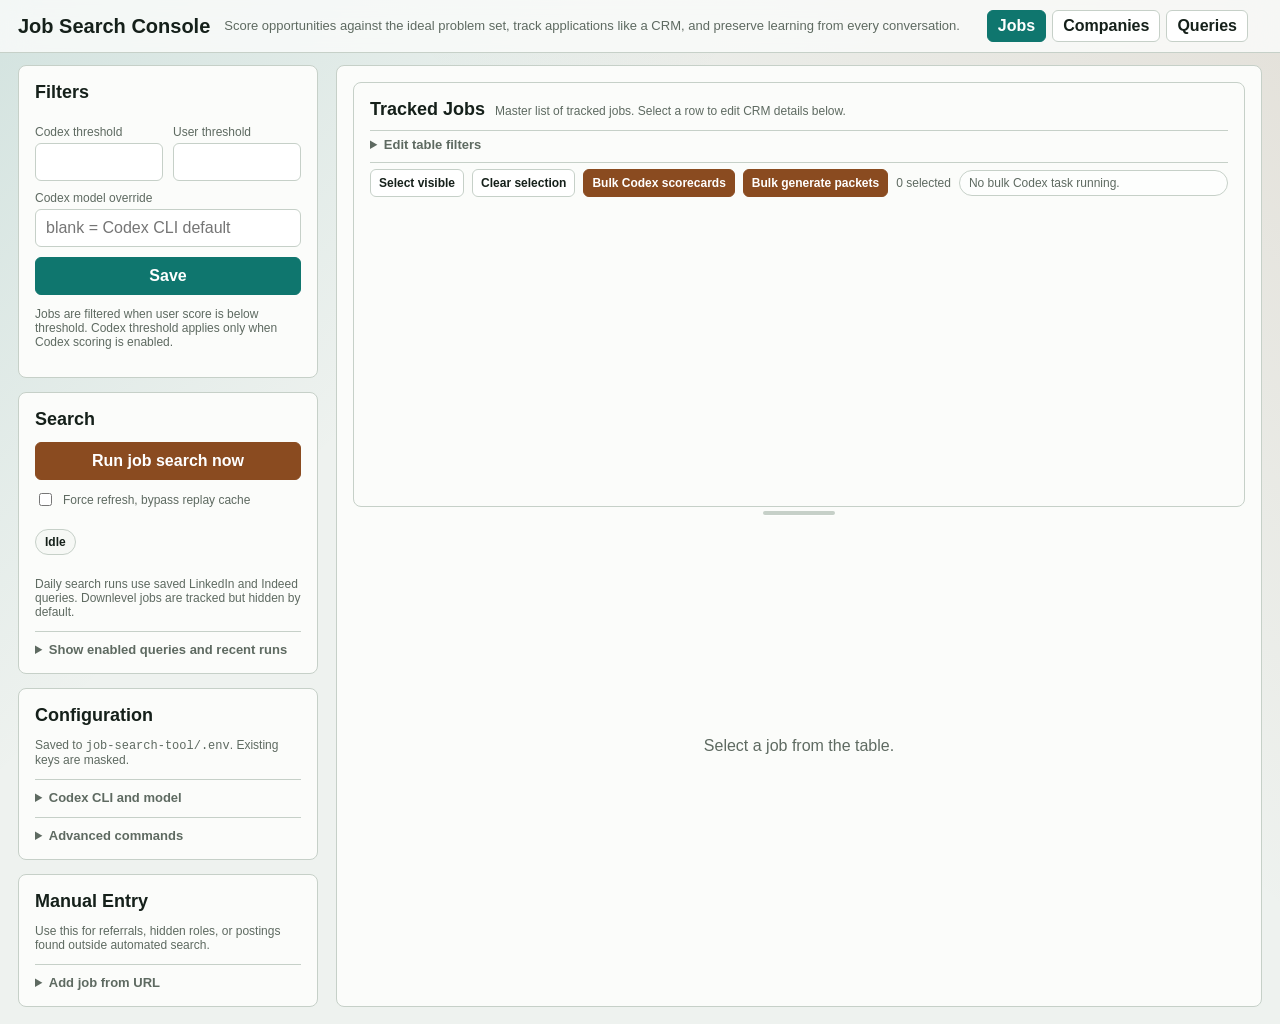
==== job_search/web/static/index.html @ bc064c9b "AI Generated: claude first-pass refactor" ====
<!doctype html>
<html lang="en">
<head>
  <meta charset="utf-8">
  <meta name="viewport" content="width=device-width, initial-scale=1">
  <title>Job Search Console</title>
  <style>
    :root {
      --bg: #eef2ef;
      --ink: #15201a;
      --muted: #5e6a61;
      --line: #c6d0c8;
      --panel: #fbfcfa;
      --accent: #0f766e;
      --accent-2: #8a4b20;
      --danger: #9f2436;
      --ok: #2f7d32;
      --warn: #b26a00;
    }
    * { box-sizing: border-box; }
    body {
      margin: 0;
      color: var(--ink);
      background:
        linear-gradient(135deg, rgba(15,118,110,.12), transparent 34%),
        linear-gradient(225deg, rgba(138,75,32,.10), transparent 40%),
        var(--bg);
      font-family: "Avenir Next", "Segoe UI", sans-serif;
    }
    header {
      padding: 10px 18px;
      border-bottom: 1px solid var(--line);
      background: rgba(251,252,250,.82);
      position: sticky;
      top: 0;
      z-index: 5;
      backdrop-filter: blur(14px);
    }
    .header-inner {
      display: grid;
      grid-template-columns: auto 1fr auto auto;
      gap: 14px;
      align-items: center;
    }
    h1 { margin: 0; font-size: 20px; line-height: 1.05; white-space: nowrap; }
    .subtitle {
      color: var(--muted);
      font-size: 13px;
      line-height: 1.25;
      max-width: 850px;
    }
    nav { display: flex; gap: 6px; margin: 0; }
    nav button { width: auto; padding: 6px 10px; }
    .activity-pill {
      display: none;
      align-items: center;
      gap: 7px;
      justify-content: center;
      min-width: 150px;
      border: 1px solid rgba(15,118,110,.35);
      border-radius: 999px;
      padding: 6px 10px;
      background: rgba(15,118,110,.10);
      color: var(--accent);
      font-size: 12px;
      font-weight: 750;
      white-space: nowrap;
    }
    .activity-pill.visible { display: inline-flex; }
    .activity-pill.error {
      border-color: rgba(159,36,54,.35);
      background: rgba(159,36,54,.09);
      color: var(--danger);
    }
    main {
      display: grid;
      grid-template-columns: 300px 1fr;
      gap: 18px;
      padding: 12px 18px 18px;
      align-items: start;
    }
    section, .panel {
      background: var(--panel);
      border: 1px solid var(--line);
      border-radius: 8px;
      padding: 16px;
    }
    h2 { margin: 0 0 12px; font-size: 18px; }
    h3 { margin: 16px 0 8px; font-size: 15px; }
    label { display: block; font-size: 12px; color: var(--muted); margin: 10px 0 4px; }
    input, textarea, select, button {
      width: 100%;
      font: inherit;
      border: 1px solid var(--line);
      border-radius: 6px;
      padding: 9px 10px;
      background: white;
      color: var(--ink);
    }
    textarea { min-height: 100px; resize: vertical; }
    button {
      cursor: pointer;
      background: var(--accent);
      color: white;
      border-color: var(--accent);
      font-weight: 650;
    }
    button.secondary { background: white; color: var(--ink); border-color: var(--line); }
    button.warn { background: var(--accent-2); border-color: var(--accent-2); }
    button.danger { background: var(--danger); border-color: var(--danger); }
    details {
      border-top: 1px solid var(--line);
      margin-top: 12px;
      padding-top: 10px;
    }
    summary {
      cursor: pointer;
      color: var(--muted);
      font-weight: 650;
      font-size: 13px;
    }
    .grid2 { display: grid; grid-template-columns: 1fr 1fr; gap: 10px; }
    .row { display: flex; gap: 8px; align-items: center; }
    .row > * { flex: 1; }
    .page { display: grid; gap: 14px; }
    #jobs_page {
      height: var(--jobs-page-height, calc(100vh - 132px));
      min-height: 420px;
      display: flex;
      flex-direction: column;
      gap: 0;
    }
    .jobs-master-panel {
      flex: 1 1 auto;
      min-height: 180px;
      overflow: hidden;
      display: flex;
      flex-direction: column;
    }
    .jobs-master-panel .table-wrap {
      flex: 1 1 auto;
      min-height: 0;
      overflow: auto;
    }
    .split-divider {
      flex: 0 0 12px;
      cursor: row-resize;
      display: grid;
      place-items: center;
      touch-action: none;
    }
    .split-divider::before {
      content: "";
      width: 72px;
      height: 4px;
      border-radius: 999px;
      background: var(--line);
      box-shadow: 0 1px 0 rgba(255,255,255,.7);
    }
    .split-divider:hover::before,
    .split-divider.dragging::before {
      background: var(--accent);
    }
    .hidden { display: none; }
    .table-wrap { overflow-x: auto; }
    table { width: 100%; border-collapse: collapse; background: white; border: 1px solid var(--line); }
    th, td { border-bottom: 1px solid var(--line); padding: 10px; text-align: left; vertical-align: top; }
    th { color: var(--muted); font-size: 12px; font-weight: 750; background: #f6f8f5; }
    tr { cursor: pointer; }
    tr.active { outline: 2px solid var(--accent); outline-offset: -2px; }
    tr.filtered { opacity: .62; }
    .job-title { font-weight: 750; }
    .meta { color: var(--muted); font-size: 13px; margin-top: 3px; }
    .chips { display: flex; flex-wrap: wrap; gap: 6px; margin-top: 8px; }
    .chip {
      border: 1px solid var(--line);
      border-radius: 99px;
      padding: 3px 8px;
      font-size: 12px;
      background: #f6f8f5;
    }
    .score-good { color: var(--ok); font-weight: 750; }
    .score-warn { color: var(--warn); font-weight: 750; }
    .score-bad { color: var(--danger); font-weight: 750; }
    .status-pill {
      display: inline-flex;
      align-items: center;
      gap: 6px;
      border: 1px solid var(--line);
      border-radius: 999px;
      padding: 5px 9px;
      margin: 10px 0;
      background: #f6f8f5;
      font-size: 12px;
      font-weight: 700;
    }
    .status-pill.running { color: var(--accent); }
    .status-pill.complete { color: var(--ok); }
    .status-pill.error { color: var(--danger); }
    .spinner {
      width: 10px;
      height: 10px;
      border: 2px solid rgba(15,118,110,.25);
      border-top-color: var(--accent);
      border-radius: 50%;
      animation: spin .8s linear infinite;
    }
    @keyframes spin { to { transform: rotate(360deg); } }
    .detail {
      flex: 0 0 var(--detail-height, 50%);
      min-height: 180px;
      overflow: auto;
      display: grid;
      gap: 14px;
      padding-bottom: 18px;
    }
    .score-grid { display: grid; grid-template-columns: repeat(4, minmax(130px, 1fr)); gap: 8px; }
    .score-grid input { text-align: right; }
    .empty {
      min-height: 420px;
      display: grid;
      place-items: center;
      color: var(--muted);
      text-align: center;
    }
    .note, .interaction {
      border-top: 1px solid var(--line);
      padding-top: 10px;
      margin-top: 10px;
    }
    .toolbar { display: flex; gap: 10px; align-items: end; margin-bottom: 8px; }
    .toolbar.wrap { flex-wrap: wrap; }
    .toolbar label { margin-top: 0; }
    .toolbar .grow { flex: 1 1 auto; }
    .action-cluster {
      display: grid;
      grid-template-columns: minmax(160px, 220px) auto;
      gap: 8px;
      align-items: end;
      flex: 0 1 320px;
    }
    .action-cluster button { white-space: nowrap; }
    .compact-heading {
      display: flex;
      gap: 10px;
      align-items: baseline;
      flex-wrap: wrap;
    }
    .compact-heading h2 { margin: 0; }
    .filter-rollup {
      width: 100%;
      margin-top: 0;
      padding-top: 6px;
    }
    .filter-rollup[open] {
      display: grid;
      gap: 10px;
    }
    .filter-controls {
      display: grid;
      grid-template-columns: repeat(4, minmax(150px, 1fr));
      gap: 10px;
      width: 100%;
      align-items: end;
    }
    .status-filter-list {
      display: flex;
      flex-wrap: wrap;
      gap: 6px;
      margin-top: 6px;
      max-width: 700px;
    }
    .status-filter-list label {
      display: inline-flex;
      align-items: center;
      gap: 5px;
      margin: 0;
      padding: 4px 7px;
      border: 1px solid var(--line);
      border-radius: 999px;
      font-size: 12px;
      color: var(--muted);
      background: rgba(255,255,255,.55);
    }
    .status-filter-list input { width: auto; margin: 0; }
    .small { font-size: 12px; color: var(--muted); }
    .checkbox-row {
      display: flex;
      gap: 8px;
      align-items: center;
      margin: 10px 0;
      color: var(--muted);
      font-size: 12px;
    }
    .checkbox-row input { width: auto; }
    .sidebar-block { margin-top: 14px; }
    .enabled-query {
      border-top: 1px solid var(--line);
      padding: 8px 0;
    }
    .packet-row {
      display: grid;
      grid-template-columns: minmax(160px, 1fr) auto;
      gap: 8px;
      align-items: end;
    }
    .bulk-actions {
      display: flex;
      gap: 8px;
      align-items: center;
      flex-wrap: nowrap;
      width: 100%;
      padding-top: 6px;
      border-top: 1px solid var(--line);
      overflow-x: auto;
    }
    .bulk-actions button {
      white-space: nowrap;
      padding: 6px 8px;
      font-size: 12px;
      width: auto;
      min-height: 0;
    }
    .select-cell { width: 34px; text-align: center; }
    .select-cell input { width: auto; }
    .level-cell { max-width: 190px; }
    .level-preview {
      display: -webkit-box;
      -webkit-line-clamp: 3;
      -webkit-box-orient: vertical;
      overflow: hidden;
      line-height: 1.25;
    }
    .task-status {
      flex: 1 1 auto;
      min-width: 220px;
      border: 1px solid var(--line);
      border-radius: 999px;
      background: rgba(255,255,255,.65);
      padding: 5px 9px;
      font-size: 12px;
      color: var(--muted);
      white-space: nowrap;
      overflow: hidden;
      text-overflow: ellipsis;
    }
    @media (max-width: 980px) {
      .header-inner { grid-template-columns: 1fr; gap: 8px; }
      .activity-pill { justify-content: flex-start; width: fit-content; }
      h1 { white-space: normal; }
      main { grid-template-columns: 1fr; }
      #jobs_page { height: auto; min-height: 0; }
      .jobs-master-panel, .detail { min-height: 0; overflow: visible; }
      .split-divider { display: none; }
      .score-grid { grid-template-columns: 1fr 1fr; }
    }
    :focus-visible { outline: 2px solid var(--accent); outline-offset: 2px; }
    tr[tabindex]:focus-visible { outline-offset: -2px; }
  </style>
</head>
<body>
  <header>
    <div class="header-inner">
      <h1>Job Search Console</h1>
      <div class="subtitle">Score opportunities against the ideal problem set, track applications like a CRM, and preserve learning from every conversation.</div>
      <nav>
        <button id="jobs_nav" onclick="showPage('jobs')">Jobs</button>
        <button id="companies_nav" class="secondary" onclick="showPage('companies')">Companies</button>
        <button id="queries_nav" class="secondary" onclick="showPage('queries')">Queries</button>
      </nav>
      <div id="global_activity" class="activity-pill" role="status" aria-live="polite"></div>
    </div>
  </header>
  <main>
    <aside>
      <section>
        <h2>Filters</h2>
        <div class="grid2">
          <div><label for="gpt_threshold">Codex threshold</label><input id="gpt_threshold" type="number" min="0" max="100"></div>
          <div><label for="user_threshold">User threshold</label><input id="user_threshold" type="number" min="0" max="100"></div>
        </div>
        <label for="codex_model">Codex model override</label><input id="codex_model" placeholder="blank = Codex CLI default">
        <div class="row" style="margin-top: 10px;">
          <button onclick="saveSettings()">Save</button>
        </div>
        <p class="small">Jobs are filtered when user score is below threshold. Codex threshold applies only when Codex scoring is enabled.</p>
      </section>
      <section class="sidebar-block">
        <h2>Search</h2>
        <button id="run_search_button" class="warn" onclick="runSearch()">Run job search now</button>
        <label class="checkbox-row"><input id="force_refresh" type="checkbox"> Force refresh, bypass replay cache</label>
        <div id="search_status" class="status-pill">Idle</div>
        <p class="small">Daily search runs use saved LinkedIn and Indeed queries. Downlevel jobs are tracked but hidden by default.</p>
        <details>
          <summary>Show enabled queries and recent runs</summary>
          <h3>Enabled Queries</h3>
          <div id="enabled_queries" class="small"></div>
          <h3>Recent Runs</h3>
          <div id="search_runs" class="small"></div>
        </details>
      </section>
      <section class="sidebar-block">
        <h2>Configuration</h2>
        <p class="small">Saved to <code>job-search-tool/.env</code>. Existing keys are masked.</p>
        <details>
          <summary>Codex CLI and model</summary>
          <label for="config_CODEX_CLI_PATH">Codex CLI path</label><input id="config_CODEX_CLI_PATH" placeholder="codex">
          <label for="config_CODEX_MODEL">Codex model</label><input id="config_CODEX_MODEL" placeholder="blank = Codex CLI default">
          <label for="config_JOB_SEARCH_ENABLE_GPT_SCORING">Enable Codex scoring</label><select id="config_JOB_SEARCH_ENABLE_GPT_SCORING"><option value="0">disabled</option><option value="1">enabled</option></select>
          <label for="config_JOB_SEARCH_USE_CAPTURE_CACHE">Use captured responses</label><select id="config_JOB_SEARCH_USE_CAPTURE_CACHE"><option value="1">enabled</option><option value="0">disabled</option></select>
          <button class="secondary" onclick="saveConfig()">Save configuration</button>
          <div id="config_status" class="small"></div>
        </details>
        <details>
          <summary>Advanced commands</summary>
          <p class="small">For user-acceptance testing. This deletes tracked jobs and their CRM notes/interactions, but keeps searches, settings, logs, captures, and discovery history.</p>
          <button class="danger" onclick="purgeTrackedJobs()">Purge tracked jobs</button>
        </details>
      </section>
      <section class="sidebar-block">
        <h2>Manual Entry</h2>
        <p class="small">Use this for referrals, hidden roles, or postings found outside automated search.</p>
        <details>
          <summary>Add job from URL</summary>
          <label for="url">URL</label><input id="url">
          <label for="pipeline">Pipeline</label><select id="pipeline"></select>
          <label class="checkbox-row"><input id="manual_force_refresh" type="checkbox"> Force fresh scrape</label>
          <button onclick="createJob()">Scrape and add job</button>
          <p class="small">The tool will fetch the posting and populate company, title, location, and posting text from the URL.</p>
        </details>
      </section>
    </aside>
    <div>
      <section id="jobs_page" class="page">
        <div class="panel jobs-master-panel">
          <div class="toolbar wrap">
            <div class="compact-heading">
              <h2>Tracked Jobs</h2>
              <div id="job_filter_summary" class="small">Master list of tracked jobs. Select a row to edit CRM details below.</div>
            </div>
            <details id="job_filter_rollup" class="filter-rollup" ontoggle="saveJobFilterRollupState()">
              <summary>Edit table filters</summary>
              <div class="filter-controls">
                <div>
                  <label for="pipeline_view_filter">Pipeline</label>
                  <select id="pipeline_view_filter" onchange="saveJobTableFilters(); renderJobs()"></select>
                </div>
                <div>
                  <label for="source_view_filter">Source</label>
                  <select id="source_view_filter" onchange="saveJobTableFilters(); renderJobs()"></select>
                </div>
                <div>
                  <label for="visibility_filter">Visibility</label>
                  <select id="visibility_filter" onchange="saveJobTableFilters(); renderJobs()">
                    <option value="active">Hide filtered/downlevel</option>
                    <option value="all">Show all</option>
                    <option value="filtered">Only filtered</option>
                    <option value="downlevel">Only downlevel</option>
                  </select>
                </div>
                <div>
                  <label for="job_text_filter">Search</label>
                  <input id="job_text_filter" placeholder="Company, title, location" oninput="saveJobTableFilters(); renderJobs()">
                </div>
              </div>
              <div>
                <label id="status_filter_label">Status</label>
                <div id="status_filter_list" class="status-filter-list" role="group" aria-labelledby="status_filter_label"></div>
              </div>
              <button class="secondary" onclick="resetJobTableFilters()">Reset table filters</button>
            </details>
            <div class="bulk-actions">
              <button class="secondary" onclick="selectVisibleJobs()">Select visible</button>
              <button class="secondary" onclick="clearBulkSelection()">Clear selection</button>
              <button id="bulk_score_button" class="warn" onclick="startBulkScorecards()">Bulk Codex scorecards</button>
              <button id="bulk_packet_button" class="warn" onclick="startBulkApplicationPackets()">Bulk generate packets</button>
              <span id="bulk_selection_summary" class="small">0 selected</span>
              <div id="bulk_task_status" class="task-status">No bulk Codex task running.</div>
            </div>
          </div>
          <div id="jobs" class="table-wrap"></div>
        </div>
        <div id="jobs_split_divider" class="split-divider" title="Drag to resize job detail pane"></div>
        <div id="detail" class="detail">
          <div class="empty">Select a job from the table.</div>
        </div>
      </section>
      <section id="companies_page" class="page hidden">
        <div class="panel">
          <div class="toolbar wrap">
            <div>
              <h2>Company Interest</h2>
              <div class="small">Track company-level interest separately from individual roles.</div>
            </div>
          </div>
          <details>
            <summary>Add company interest</summary>
            <div class="grid2">
              <div><label for="company_interest_name">Company</label><input id="company_interest_name"></div>
              <div><label for="company_interest_status">Status</label><select id="company_interest_status"><option>watching</option><option>target</option><option>active_conversation</option><option>paused</option><option>not_interested</option></select></div>
            </div>
            <label for="company_interest_score">Interest score</label><input id="company_interest_score" type="number" min="0" max="100">
            <label for="company_interest_rationale">Rationale</label><textarea id="company_interest_rationale"></textarea>
            <label for="company_interest_contacts">Contacts</label><textarea id="company_interest_contacts" placeholder="People, teams, recruiters, referrals"></textarea>
            <label for="company_interest_next_step">Next step</label><input id="company_interest_next_step">
            <label for="company_interest_notes">Notes</label><textarea id="company_interest_notes"></textarea>
            <button class="secondary" onclick="createCompanyInterest()">Track company</button>
          </details>
          <div id="company_table" class="table-wrap"></div>
          <div id="company_detail" class="detail">
            <div class="empty">Select a company.</div>
          </div>
        </div>
      </section>
      <section id="queries_page" class="page hidden">
        <div class="panel">
          <h2>Search Queries</h2>
          <p class="small">Manage saved searches. Seeded searches cover every pipeline/job-board pair; custom searches can be added here.</p>
          <details>
            <summary>Add search query</summary>
            <div class="grid2">
              <div><label for="search_board">Board</label><select id="search_board"><option>linkedin</option><option>indeed</option></select></div>
              <div><label for="search_pipeline">Pipeline</label><select id="search_pipeline"></select></div>
            </div>
            <label for="search_location">Location</label><input id="search_location" value="Remote">
            <label for="search_keywords">Keywords</label><input id="search_keywords" placeholder="Office of the CTO">
            <label for="search_criteria">Criteria</label><textarea id="search_criteria" placeholder="What this search is intended to find."></textarea>
            <button class="secondary" onclick="addSearchQuery()">Add search query</button>
          </details>
          <div id="query_table" class="table-wrap"></div>
        </div>
      </section>
    </div>
  </main>
  <datalist id="score_options">
    <option value="0"></option>
    <option value="1"></option>
    <option value="2"></option>
    <option value="3"></option>
    <option value="4"></option>
    <option value="5"></option>
    <option value="6"></option>
    <option value="7"></option>
    <option value="8"></option>
    <option value="9"></option>
    <option value="10"></option>
  </datalist>
  <script>
    const rubric = [
      "interesting_technical_problems",
      "organizational_influence",
      "cross_functional_work",
      "opportunity_to_mentor",
      "work_life_balance",
      "low_operational_burden",
      "compensation",
      "mission",
    ];
    const statusOptions = ["researching","interested","applied","interviewing","offer","rejected","declined","paused"];
    const defaultVisibleStatuses = statusOptions.filter(s => !["rejected", "declined"].includes(s));
    const companyStatuses = ["watching","target","active_conversation","paused","not_interested"];
    let state = { jobs: [], settings: {}, pipelines: [], rubric_fields: rubric, application_packets: [] };
    let selectedId = null;
    let selectedJob = null;
    let selectedCompanyId = null;
    let jobTableFilters = loadJobTableFilters();
    let jobFilterRollupOpen = localStorage.getItem("jobFilterRollupOpen") === "1";
    let currentPage = "jobs";
    let searchRunning = false;
    let splitInitialized = false;
    let pendingCallCount = 0;
    let pendingCallLabels = [];
    let bulkSelectedJobIds = new Set();
    let activeBulkTaskId = localStorage.getItem("activeBulkTaskId") || "";
    let bulkTaskPollTimer = null;

    const pretty = s => s.replace(/_/g, " ").replace(/\b\w/g, c => c.toUpperCase());
    const scoreClass = n => n == null ? "" : n >= 70 ? "score-good" : n >= 40 ? "score-warn" : "score-bad";
    const levelStatus = item => item.level_assessment || "Unknown - level not assessed";
    const levelPreview = item => {
      const value = levelStatus(item);
      return value.length > 100 ? `${value.slice(0, 97).trim()}...` : value;
    };
    const scoreText = value => value == null ? "n/a" : value;
    const fieldValue = (object, field, fallback) => object && object[field] != null ? object[field] : fallback;
    const elementValue = (id, fallback = "") => {
      const element = document.getElementById(id);
      return element ? element.value : fallback;
    };
    const formatTimestamp = ts => ts ? new Date(ts * 1000).toLocaleString() : "not scheduled";
    const normalizeCompanyName = value => String(value || "").toLowerCase().replace(/[^a-z0-9]+/g, " ").trim();

    function findCompanyInterestByName(companyName) {
      const normalized = normalizeCompanyName(companyName);
      return (state.company_interests || []).find(company => normalizeCompanyName(company.company) === normalized);
    }

    function loadJobTableFilters() {
      try {
        const parsed = JSON.parse(localStorage.getItem("jobTableFilters") || "{}");
        return {
          pipeline: parsed.pipeline || "",
          source: parsed.source || "",
          visibility: parsed.visibility || "active",
          text: parsed.text || "",
          statuses: Array.isArray(parsed.statuses) && parsed.statuses.length ? parsed.statuses : defaultVisibleStatuses,
        };
      } catch (err) {
        return { pipeline: "", source: "", visibility: "active", text: "", statuses: defaultVisibleStatuses };
      }
    }

    function saveJobTableFilters() {
      const checkedStatuses = [...document.querySelectorAll("#status_filter_list input:checked")].map(input => input.value);
      jobTableFilters = {
        pipeline: elementValue("pipeline_view_filter"),
        source: elementValue("source_view_filter"),
        visibility: elementValue("visibility_filter", "active"),
        text: elementValue("job_text_filter"),
        statuses: checkedStatuses,
      };
      localStorage.setItem("jobTableFilters", JSON.stringify(jobTableFilters));
    }

    function resetJobTableFilters() {
      jobTableFilters = { pipeline: "", source: "", visibility: "active", text: "", statuses: defaultVisibleStatuses };
      localStorage.setItem("jobTableFilters", JSON.stringify(jobTableFilters));
      renderJobTableFilterControls();
      renderJobs();
    }

    function saveJobFilterRollupState() {
      const rollup = document.getElementById("job_filter_rollup");
      if (!rollup) return;
      jobFilterRollupOpen = rollup.open;
      localStorage.setItem("jobFilterRollupOpen", rollup.open ? "1" : "0");
    }

    function activityLabel(path) {
      if (path.includes("/bulk/score-gpt")) return "Starting bulk Codex scoring";
      if (path.includes("/bulk/application-packets")) return "Starting bulk packet generation";
      if (path.includes("/codex-tasks")) return "Checking Codex task";
      if (path.includes("/score-gpt")) return "Codex scoring";
      if (path.includes("/application-packet/generate")) return "Generating application packet";
      if (path.includes("/application-packet/attach")) return "Attaching application packet";
      if (path.includes("/application-packet/content")) return "Loading application content";
      if (path === "/api/search/run") return "Job search running";
      if (path === "/api/config") return "Saving configuration";
      if (path === "/api/state?include_filtered=1") return "Refreshing data";
      return "Working";
    }

    function renderGlobalActivity() {
      const activity = document.getElementById("global_activity");
      if (!activity) return;
      if (pendingCallCount <= 0) {
        activity.className = "activity-pill";
        activity.innerHTML = "";
        return;
      }
      const label = pendingCallLabels[pendingCallLabels.length - 1] || "Working";
      activity.className = "activity-pill visible";
      activity.innerHTML = `<span class="spinner"></span>${escapeHtml(label)}${pendingCallCount > 1 ? ` (${pendingCallCount})` : ""}`;
    }

    async function api(path, options = {}) {
      const { activityLabel: explicitActivityLabel, ...fetchOptions } = options;
      const label = explicitActivityLabel || activityLabel(path);
      pendingCallCount += 1;
      pendingCallLabels.push(label);
      renderGlobalActivity();
      try {
        const response = await fetch(path, {
          headers: { "Content-Type": "application/json" },
          ...fetchOptions,
        });
        const data = await response.json();
        if (!response.ok) throw new Error(data.error || "Request failed");
        return data;
      } finally {
        pendingCallCount = Math.max(0, pendingCallCount - 1);
        const labelIndex = pendingCallLabels.lastIndexOf(label);
        if (labelIndex >= 0) pendingCallLabels.splice(labelIndex, 1);
        renderGlobalActivity();
      }
    }

    async function load() {
      state = await api("/api/state?include_filtered=1");
      document.getElementById("gpt_threshold").value = state.settings.gpt_threshold;
      document.getElementById("user_threshold").value = state.settings.user_threshold;
      document.getElementById("codex_model").value = state.settings.codex_model || "";
      const pipeline = document.getElementById("pipeline");
      pipeline.innerHTML = '<option value=""></option>' + state.pipelines.map(p => `<option>${p}</option>`).join("");
      document.getElementById("search_pipeline").innerHTML = state.pipelines.map(p => `<option>${p}</option>`).join("");
      const pipelineView = document.getElementById("pipeline_view_filter");
      pipelineView.innerHTML = '<option value="">All pipelines</option>' + state.pipelines.map(p => `<option>${p}</option>`).join("");
      const filterRollup = document.getElementById("job_filter_rollup");
      if (filterRollup) filterRollup.open = jobFilterRollupOpen;
      renderJobTableFilterControls();
      renderSearchState();
      renderConfigStatus();
      renderJobs();
      renderBulkControls();
      renderCompanyTable();
      renderQueryTable();
      initializeJobSplit();
      if (selectedId) await selectJob(selectedId, false);
      if (selectedCompanyId) await selectCompany(selectedCompanyId, false);
    }

    function renderSearchState() {
      const enabled = (state.search_queries || []).filter(q => q.enabled);
      const latest = (state.search_runs || [])[0];
      const schedule = state.search_schedule || {};
      const nextSearchText = schedule.autorun_enabled
        ? `Next scheduled search: ${formatTimestamp(schedule.next_run_at)}`
        : "Scheduled search disabled";
      const status = document.getElementById("search_status");
      const runButton = document.getElementById("run_search_button");
      if (searchRunning) {
        status.className = "status-pill running";
        status.innerHTML = '<span class="spinner"></span> Search running';
        runButton.disabled = true;
      } else if (latest) {
        status.className = `status-pill ${latest.status}`;
        status.textContent = `${latest.status}: found ${latest.found_count}, tracked ${latest.tracked_count}, rejected ${latest.rejected_count}`;
        runButton.disabled = false;
      } else {
        status.className = "status-pill";
        status.textContent = "Idle";
        runButton.disabled = false;
      }
      const enabledHtml = enabled.map(q => `
        <div class="enabled-query">
          <b>${escapeHtml(q.pipeline || "Custom")}</b>
          <br>${escapeHtml(q.board)} · ${escapeHtml(q.location || "")}
          <br>${escapeHtml(q.keywords)}
        </div>
      `).join("") || '<div class="enabled-query">No enabled queries.</div>';
      document.getElementById("enabled_queries").innerHTML = `${enabledHtml}<div class="enabled-query"><b>${escapeHtml(nextSearchText)}</b></div>`;
      document.getElementById("search_runs").innerHTML = (state.search_runs || []).slice(0, 5).map(r => `
        <div class="note">
          <b>${escapeHtml(r.trigger)}</b> · ${escapeHtml(r.status)}
          <br>found ${r.found_count}, tracked ${r.tracked_count}, rejected ${r.rejected_count}
          <br>${new Date(r.started_at * 1000).toLocaleString()}
          ${r.message ? `<br>${escapeHtml(r.message)}` : ""}
        </div>
      `).join("") || "No search runs yet.";
    }

    function renderConfigStatus() {
      const config = state.config || {};
      const keyLine = key => {
        const item = config[key] || {};
        return `${key}: ${item.configured ? item.masked : "not set"}`;
      };
      document.getElementById("config_status").innerHTML = `
        ${["CODEX_CLI_PATH","CODEX_MODEL"].map(keyLine).join("<br>")}
        <br>API log: ${escapeHtml(state.api_log_path || "")}
        <br>Decision log: ${escapeHtml(state.event_log_path || "")}
        <br>Captures: ${escapeHtml(state.capture_dir || "")}
        <br>Codex scoring: ${state.gpt_scoring_enabled ? "enabled" : "disabled"}
        <br>Replay cache: ${state.capture_cache_enabled ? "enabled" : "disabled"}
      `;
      if (!document.getElementById("config_CODEX_CLI_PATH").value) {
        document.getElementById("config_CODEX_CLI_PATH").value = (state.config.CODEX_CLI_PATH || {}).configured ? "" : "codex";
      }
      if (!document.getElementById("config_CODEX_MODEL").value) {
        document.getElementById("config_CODEX_MODEL").value = state.settings.codex_model || "";
      }
      document.getElementById("config_JOB_SEARCH_ENABLE_GPT_SCORING").value = state.gpt_scoring_enabled ? "1" : "0";
      document.getElementById("config_JOB_SEARCH_USE_CAPTURE_CACHE").value = state.capture_cache_enabled ? "1" : "0";
    }

    function renderJobTableFilterControls() {
      const pipelineView = document.getElementById("pipeline_view_filter");
      const sourceView = document.getElementById("source_view_filter");
      const visibility = document.getElementById("visibility_filter");
      const text = document.getElementById("job_text_filter");
      const statusList = document.getElementById("status_filter_list");
      if (!pipelineView || !sourceView || !visibility || !text || !statusList) return;

      pipelineView.value = state.pipelines.includes(jobTableFilters.pipeline) ? jobTableFilters.pipeline : "";
      const sources = [...new Set((state.jobs || []).map(job => job.source_board || "manual"))].sort();
      sourceView.innerHTML = '<option value="">All sources</option>' + sources.map(source => `<option>${escapeHtml(source)}</option>`).join("");
      sourceView.value = sources.includes(jobTableFilters.source) ? jobTableFilters.source : "";
      visibility.value = ["active", "all", "filtered", "downlevel"].includes(jobTableFilters.visibility) ? jobTableFilters.visibility : "active";
      text.value = jobTableFilters.text || "";
      const statuses = [...new Set([...statusOptions, ...(state.jobs || []).map(job => job.status || "").filter(Boolean)])];
      statusList.innerHTML = statuses.map(status => `
        <label><input type="checkbox" value="${escapeAttr(status)}" ${jobTableFilters.statuses.includes(status) ? "checked" : ""} onchange="saveJobTableFilters(); renderJobs()"> ${escapeHtml(status)}</label>
      `).join("");
    }

    function jobMatchesTableFilters(job) {
      if (jobTableFilters.pipeline && (job.pipeline || "") !== jobTableFilters.pipeline) return false;
      if (jobTableFilters.source && (job.source_board || "manual") !== jobTableFilters.source) return false;
      if (!jobTableFilters.statuses.includes(job.status || "")) return false;
      if (jobTableFilters.visibility === "active" && (job.filtered || job.downlevel)) return false;
      if (jobTableFilters.visibility === "filtered" && !job.filtered) return false;
      if (jobTableFilters.visibility === "downlevel" && !job.downlevel) return false;
      const text = (jobTableFilters.text || "").trim().toLowerCase();
      if (text) {
        const haystack = [job.company, job.title, job.location, job.pipeline, job.status, job.source_board].join(" ").toLowerCase();
        if (!haystack.includes(text)) return false;
      }
      return true;
    }

    function visibleJobIds() {
      return state.jobs.filter(jobMatchesTableFilters).map(job => job.id);
    }

    function selectedJobIds() {
      return [...bulkSelectedJobIds].filter(id => state.jobs.some(job => job.id === id));
    }

    function toggleBulkJobSelection(id, checked) {
      if (checked) bulkSelectedJobIds.add(id);
      else bulkSelectedJobIds.delete(id);
      renderBulkControls();
    }

    function selectVisibleJobs() {
      visibleJobIds().forEach(id => bulkSelectedJobIds.add(id));
      renderJobs();
      renderBulkControls();
    }

    function clearBulkSelection() {
      bulkSelectedJobIds.clear();
      renderJobs();
      renderBulkControls();
    }

    function renderBulkControls(task = null) {
      const selected = selectedJobIds();
      bulkSelectedJobIds = new Set(selected);
      const summary = document.getElementById("bulk_selection_summary");
      if (summary) summary.textContent = `${selected.length} selected`;
      const scoreButton = document.getElementById("bulk_score_button");
      if (scoreButton) scoreButton.disabled = !state.gpt_scoring_enabled || selected.length === 0;
      const packetButton = document.getElementById("bulk_packet_button");
      if (packetButton) packetButton.disabled = selected.length === 0;
      const status = document.getElementById("bulk_task_status");
      if (!status) return;
      const currentTask = task || (state.codex_tasks || []).find(t => t.id === activeBulkTaskId);
      if (!currentTask) {
        status.textContent = "No bulk Codex task running.";
        return;
      }
      const parts = [
        `${currentTask.operation}: ${currentTask.status}`,
        `${currentTask.completed || 0}/${currentTask.total || 0} complete`,
        `${currentTask.skipped || 0} skipped`,
        `${currentTask.failed || 0} failed`,
      ];
      if (currentTask.message) parts.push(currentTask.message);
      status.innerHTML = `${["running", "queued"].includes(currentTask.status) ? '<span class="spinner"></span> ' : ""}${escapeHtml(parts.join(" · "))}`;
    }

    function startBulkTaskPolling(taskId) {
      activeBulkTaskId = taskId;
      localStorage.setItem("activeBulkTaskId", taskId);
      if (bulkTaskPollTimer) clearInterval(bulkTaskPollTimer);
      bulkTaskPollTimer = setInterval(() => pollBulkTask(taskId), 3000);
      pollBulkTask(taskId);
    }

    async function pollBulkTask(taskId) {
      try {
        const { task } = await api(`/api/codex-tasks/${taskId}`, { activityLabel: "Checking Codex task" });
        renderBulkControls(task);
        if (!["queued", "running"].includes(task.status)) {
          clearInterval(bulkTaskPollTimer);
          bulkTaskPollTimer = null;
          await load();
        }
      } catch (err) {
        if (bulkTaskPollTimer) clearInterval(bulkTaskPollTimer);
        bulkTaskPollTimer = null;
        renderBulkControls({ operation: "bulk", status: "error", completed: 0, total: 0, skipped: 0, failed: 1, message: err.message });
      }
    }

    function renderJobs() {
      const jobs = document.getElementById("jobs");
      const visibleJobs = state.jobs.filter(jobMatchesTableFilters);
      const hiddenCount = state.jobs.length - visibleJobs.length;
      document.getElementById("job_filter_summary").textContent = `${visibleJobs.length} visible, ${hiddenCount} hidden by table filters. Select a row to edit CRM details below.`;
      if (!visibleJobs.length) {
        jobs.innerHTML = '<div class="small">No jobs match the current filter.</div>';
        return;
      }
      jobs.innerHTML = `
        <table>
          <thead>
            <tr>
              <th class="select-cell">Pick</th>
              <th>Company</th>
              <th>Role</th>
              <th>Pipeline</th>
              <th>Status</th>
              <th>Codex</th>
              <th>Mine</th>
              <th>Level</th>
              <th>Source</th>
            </tr>
          </thead>
          <tbody>
            ${visibleJobs.map(job => `
              <tr class="${job.filtered ? "filtered" : ""} ${job.id === selectedId ? "active" : ""}" onclick="selectJob(${job.id})" tabindex="0" onkeydown="activateOnKey(event)">
                <td class="select-cell"><input type="checkbox" aria-label="Select ${escapeAttr(job.company)} ${escapeAttr(job.title)}" ${bulkSelectedJobIds.has(job.id) ? "checked" : ""} onclick="event.stopPropagation()" onchange="toggleBulkJobSelection(${job.id}, this.checked)"></td>
                <td><b>${escapeHtml(job.company)}</b><div class="small">${escapeHtml(job.location || "")}</div></td>
                <td><span class="job-title">${escapeHtml(job.title)}</span>${job.url ? `<div class="small"><a href="${escapeAttr(job.url)}" target="_blank">posting</a></div>` : ""}</td>
                <td>${escapeHtml(job.pipeline || "Unassigned")}</td>
                <td>${escapeHtml(job.status || "")}${job.application_packet_path ? '<div class="small">packet attached</div>' : ""}${job.filtered ? '<div class="small">filtered/downlevel hidden by default</div>' : ""}</td>
                <td><b class="${scoreClass(job.gpt_score)}">${scoreText(job.gpt_score)}</b></td>
                <td><b class="${scoreClass(job.user_score)}">${scoreText(job.user_score)}</b></td>
                <td class="level-cell" title="${escapeAttr(levelStatus(job))}"><span class="level-preview">${escapeHtml(levelPreview(job))}</span>${job.downlevel ? '<div class="small">downlevel</div>' : ""}</td>
                <td>${escapeHtml(job.source_board || "manual")}</td>
              </tr>
            `).join("")}
          </tbody>
        </table>
      `;
    }

    function renderQueryTable() {
      const el = document.getElementById("query_table");
      const queries = state.search_queries || [];
      if (!queries.length) {
        el.innerHTML = '<div class="small">No saved queries.</div>';
        return;
      }
      el.innerHTML = `
        <table>
          <thead>
            <tr>
              <th>Enabled</th>
              <th>Board</th>
              <th>Pipeline</th>
              <th>Keywords</th>
              <th>Location</th>
              <th>Refinement</th>
            </tr>
          </thead>
          <tbody>
            ${queries.map(q => `
              <tr>
                <td><button class="secondary" onclick="toggleQuery(${q.id}, ${q.enabled ? "false" : "true"})">${q.enabled ? "Disable" : "Enable"}</button></td>
                <td>${escapeHtml(q.board)}</td>
                <td>${escapeHtml(q.pipeline || "Custom")}<div class="small">${q.seeded ? "seeded" : "custom"}</div></td>
                <td>${escapeHtml(q.keywords)}<div class="small">${escapeHtml(q.criteria || "")}</div></td>
                <td>${escapeHtml(q.location || "")}</td>
                <td>${q.last_run_at ? new Date(q.last_run_at * 1000).toLocaleString() : "never"}<div class="small">${escapeHtml(q.refinement_notes || "")}</div></td>
              </tr>
            `).join("")}
          </tbody>
        </table>
      `;
    }

    function renderCompanyTable() {
      const el = document.getElementById("company_table");
      const companies = state.company_interests || [];
      if (!el) return;
      if (!companies.length) {
        el.innerHTML = '<div class="small">No company interests tracked yet.</div>';
        return;
      }
      el.innerHTML = `
        <table>
          <thead>
            <tr>
              <th>Company</th>
              <th>Status</th>
              <th>Interest</th>
              <th>Tracked Jobs</th>
              <th>Next Step</th>
            </tr>
          </thead>
          <tbody>
            ${companies.map(company => `
              <tr class="${company.id === selectedCompanyId ? "active" : ""}" onclick="selectCompany(${company.id})" tabindex="0" onkeydown="activateOnKey(event)">
                <td><b>${escapeHtml(company.company)}</b><div class="small">${escapeHtml(company.contacts || "")}</div></td>
                <td>${escapeHtml(company.status || "")}</td>
                <td><b class="${scoreClass(company.interest_score)}">${scoreText(company.interest_score)}</b></td>
                <td>${company.tracked_job_count || 0}</td>
                <td>${escapeHtml(company.next_step || "")}</td>
              </tr>
            `).join("")}
          </tbody>
        </table>
      `;
    }

    async function selectCompany(id, rerender = true) {
      selectedCompanyId = id;
      const { company } = await api(`/api/companies/${id}`);
      renderCompanyDetail(company);
      if (rerender) renderCompanyTable();
    }

    function renderCompanyDetail(company) {
      const detail = document.getElementById("company_detail");
      detail.innerHTML = `
        <div class="panel">
          <div class="toolbar">
            <div>
              <h2>${escapeHtml(company.company)}</h2>
              <div class="meta">${company.jobs.length} tracked role${company.jobs.length === 1 ? "" : "s"} for this company.</div>
            </div>
            <button onclick="saveCompanyInterest(${company.id})">Save company</button>
          </div>
          <div class="grid2">
            <div><label for="edit_company_name">Company</label><input id="edit_company_name" value="${escapeAttr(company.company)}"></div>
            <div><label for="edit_company_status">Status</label><select id="edit_company_status">${companyStatuses.map(s => `<option ${company.status === s ? "selected" : ""}>${s}</option>`).join("")}</select></div>
          </div>
          <label for="edit_company_interest_score">Interest score</label><input id="edit_company_interest_score" type="number" min="0" max="100" value="${company.interest_score == null ? "" : company.interest_score}">
          <label for="edit_company_rationale">Rationale</label><textarea id="edit_company_rationale">${escapeHtml(company.rationale || "")}</textarea>
          <label for="edit_company_contacts">Contacts</label><textarea id="edit_company_contacts">${escapeHtml(company.contacts || "")}</textarea>
          <label for="edit_company_next_step">Next step</label><input id="edit_company_next_step" value="${escapeAttr(company.next_step || "")}">
          <label for="edit_company_notes">Notes</label><textarea id="edit_company_notes">${escapeHtml(company.notes || "")}</textarea>
        </div>
        <div class="panel">
          <h2>Tracked Roles At ${escapeHtml(company.company)}</h2>
          ${company.jobs.length ? `
            <table>
              <thead><tr><th>Role</th><th>Status</th><th>Pipeline</th><th>Scores</th></tr></thead>
              <tbody>${company.jobs.map(job => `
                <tr onclick="showPage('jobs'); selectJob(${job.id})" tabindex="0" onkeydown="activateOnKey(event)">
                  <td>${escapeHtml(job.title)}${job.url ? `<div class="small"><a href="${escapeAttr(job.url)}" target="_blank">posting</a></div>` : ""}</td>
                  <td>${escapeHtml(job.status || "")}${job.downlevel ? '<div class="small">downlevel</div>' : ""}${job.filtered ? '<div class="small">filtered</div>' : ""}</td>
                  <td>${escapeHtml(job.pipeline || "Unassigned")}</td>
                  <td>Codex ${scoreText(job.gpt_score)} · Mine ${scoreText(job.user_score)}</td>
                </tr>
              `).join("")}</tbody>
            </table>
          ` : '<div class="small">No tracked jobs for this company yet.</div>'}
        </div>
      `;
    }

    async function selectJob(id, rerender = true) {
      selectedId = id;
      const { job } = await api(`/api/jobs/${id}`);
      selectedJob = job;
      renderDetail(job);
      if (rerender) renderJobs();
    }

    function renderDetail(job) {
      const detail = document.getElementById("detail");
      const companyInterest = findCompanyInterestByName(job.company);
      const packet = applicationPacketForJob(job);
      const unassociatedPackets = (state.application_packets || []).filter(packet => packet.unassociated);
      const markdownFiles = packet ? packet.markdown_files || [] : [];
      detail.innerHTML = `
        <div class="panel">
          <div class="toolbar">
            <div class="grow">
              <h2>${escapeHtml(job.company)} - ${escapeHtml(job.title)}</h2>
              <div class="meta">${escapeHtml(job.location || "")} ${job.url ? `· <a href="${escapeAttr(job.url)}" target="_blank">posting</a>` : ""}</div>
            </div>
            <div>
              <label for="status">Status</label>
              <select id="status">${statusOptions.map(s => `<option ${job.status === s ? "selected" : ""}>${s}</option>`).join("")}</select>
            </div>
            <div class="action-cluster">
              <div>
                <label for="job_action">Action</label>
                <select id="job_action">
                  <option value="save_status">Save status</option>
                  <option value="track_company">${companyInterest ? "View company interest" : "Track company interest"}</option>
                  <option value="generate_packet" ${job.application_packet_path ? "disabled" : ""}>Generate packet with Codex</option>
                  <option value="rescrape" ${job.url ? "" : "disabled"}>Re-scrape posting</option>
                  <option value="delete">Delete job</option>
                </select>
              </div>
              <button onclick="runJobAction(${job.id})">Go</button>
            </div>
          </div>
          <div class="chips">
            <span class="chip">Pipeline: ${escapeHtml(job.pipeline || "Unassigned")}</span>
            <span class="chip">Codex: <b class="${scoreClass(job.gpt_score)}">${scoreText(job.gpt_score)}</b></span>
            <span class="chip">Mine: <b class="${scoreClass(job.user_score)}">${scoreText(job.user_score)}</b></span>
            <span class="chip">Level: ${escapeHtml(levelStatus(job))}</span>
            ${job.application_packet_path ? `<span class="chip">Packet: ${escapeHtml(job.application_packet_path)}</span>` : '<span class="chip">No packet</span>'}
            ${job.downlevel ? '<span class="chip">Downlevel</span>' : ""}
            ${job.filtered ? '<span class="chip">Filtered</span>' : ""}
          </div>
          <p>${escapeHtml(job.gpt_rationale || "No Codex rationale yet.")}</p>
          <button class="warn" onclick="scoreGpt(${job.id})" ${state.gpt_scoring_enabled ? "" : "disabled"}>${state.gpt_scoring_enabled ? "Populate Codex scorecard" : "Codex scoring disabled"}</button>
        </div>

        <div class="panel">
          <h2>Application Packet</h2>
          ${packet ? `
            <div class="meta">${escapeHtml(packet.path)}</div>
            <div class="packet-row">
              <div>
                <label for="application_markdown_file">Markdown file</label>
                <select id="application_markdown_file">${markdownFiles.map(file => `<option>${escapeHtml(file)}</option>`).join("")}</select>
              </div>
              <button class="secondary" onclick="openApplicationMarkdown(${job.id})">Open rendered view</button>
            </div>
            <p class="small">Opens the selected Markdown file in a new rendered browser window.</p>
          ` : `
            <p class="small">No application packet is associated with this job.</p>
            <div class="row">
              <button class="secondary" onclick="generateApplicationPacket(${job.id})">Generate packet with Codex</button>
            </div>
            <div class="packet-row">
              <div>
                <label for="application_packet_attach">Attach existing unassociated packet</label>
                <select id="application_packet_attach">
                  <option value="">Select packet...</option>
                  ${unassociatedPackets.map(packet => `<option value="${escapeAttr(packet.path)}">${escapeHtml(packet.name)}</option>`).join("")}
                </select>
              </div>
              <button class="secondary" onclick="attachApplicationPacket(${job.id})" ${unassociatedPackets.length ? "" : "disabled"}>Attach</button>
            </div>
          `}
        </div>

        <div class="panel">
          <h2>My Scorecard</h2>
          <div class="score-grid">${rubric.map(field => `
            <label>${pretty(field)}<input id="user_${field}" type="number" list="score_options" min="0" max="10" step="1" value="${fieldValue(job.user_scorecard, field, "")}"></label>
          `).join("")}</div>
          <label for="user_rationale">Rationale</label><textarea id="user_rationale">${escapeHtml(job.user_rationale || "")}</textarea>
          <button onclick="saveUserScore(${job.id})">Save my score</button>
        </div>

        <div class="panel">
          <h2>Codex Scorecard</h2>
          <div class="score-grid">${rubric.map(field => `
            <div><span class="small">${pretty(field)}</span><br><b>${fieldValue(job.gpt_scorecard, field, "n/a")}</b></div>
          `).join("")}</div>
        </div>

        <div class="panel">
          <h2>Interactions</h2>
          <div class="grid2">
            <div><label for="occurred_on">Date</label><input id="occurred_on" type="date"></div>
            <div><label for="channel">Channel</label><input id="channel" placeholder="intro, email, call, interview"></div>
          </div>
          <div class="grid2">
            <div><label for="person_name">Person</label><input id="person_name"></div>
            <div><label for="person_role">Role</label><input id="person_role"></div>
          </div>
          <label for="summary">What we talked about</label><textarea id="summary"></textarea>
          <label for="notes_to_self">Notes to self</label><textarea id="notes_to_self"></textarea>
          <label for="next_step">Next step</label><input id="next_step">
          <button onclick="addInteraction(${job.id})">Add interaction</button>
          <div>${job.interactions.map(i => `
            <div class="interaction">
              <b>${escapeHtml(i.occurred_on)}</b> · ${escapeHtml(i.person_name || "Unknown")} ${i.person_role ? `(${escapeHtml(i.person_role)})` : ""} · ${escapeHtml(i.channel || "")}
              <p>${escapeHtml(i.summary || "")}</p>
              <p class="small">${escapeHtml(i.notes_to_self || "")}</p>
              <p class="small">Next: ${escapeHtml(i.next_step || "")}</p>
            </div>
          `).join("")}</div>
        </div>

        <div class="panel">
          <h2>Notes</h2>
          <textarea id="new_note" placeholder="Learning journal, concerns, outreach ideas, reminders."></textarea>
          <button onclick="addNote(${job.id})">Add note</button>
          <div>${job.notes_list.map(n => `<div class="note">${escapeHtml(n.note)}</div>`).join("")}</div>
        </div>

        <div class="panel">
          <h2>Recent Discoveries</h2>
          <div>${(state.discoveries || []).slice(0, 12).map(d => `
            <div class="interaction">
              <b>${escapeHtml(d.company || "Unknown")}</b> - ${escapeHtml(d.title || "Unknown")}
              <div class="meta">${escapeHtml(d.board)} · ${escapeHtml(d.location || "")} · ${d.url ? `<a href="${escapeAttr(d.url)}" target="_blank">posting</a>` : ""}</div>
              <div class="chips">
                <span class="chip">Decision: ${escapeHtml(d.decision)}</span>
                <span class="chip">Codex: <b class="${scoreClass(d.gpt_score)}">${scoreText(d.gpt_score)}</b></span>
                <span class="chip">Level: ${escapeHtml(levelStatus(d))}</span>
                ${d.downlevel ? '<span class="chip">Downlevel</span>' : ""}
              </div>
              <p class="small">${escapeHtml(d.rejection_reason || d.gpt_rationale || "")}</p>
            </div>
          `).join("") || '<div class="small">No discoveries yet.</div>'}</div>
        </div>
      `;
    }

    function applicationPacketForJob(job) {
      if (!job.application_packet_path) return null;
      return (state.application_packets || []).find(packet => packet.path === job.application_packet_path) || {
        path: job.application_packet_path,
        name: job.application_packet_path.split("/").pop(),
        markdown_files: ["Job-Brief.md", "Resume.md", "Cover-Letter.md"],
      };
    }

    async function runJobAction(id) {
      const action = document.getElementById("job_action").value;
      if (action === "save_status") return saveStatus(id);
      if (action === "track_company") return trackCompanyFromSelectedJob();
      if (action === "generate_packet") return generateApplicationPacket(id);
      if (action === "rescrape") return rescrapeJob(id);
      if (action === "delete") return deleteJob(id);
    }

    async function generateApplicationPacket(id) {
      try {
        const result = await api(`/api/jobs/${id}/application-packet/generate`, {
          method: "POST",
          body: "{}",
          activityLabel: "Generating application packet",
        });
        const job = result.job;
        if (result.packet && result.packet.warning) alert(result.packet.warning);
        selectedId = job.id;
        selectedJob = job;
        await load();
      } catch (err) {
        alert(err.message);
      }
    }

    async function attachApplicationPacket(id) {
      const selector = document.getElementById("application_packet_attach");
      const path = selector ? selector.value : "";
      if (!path) return;
      try {
        const { job } = await api(`/api/jobs/${id}/application-packet/attach`, {
          method: "POST",
          body: JSON.stringify({ path }),
          activityLabel: "Attaching application packet",
        });
        selectedId = job.id;
        selectedJob = job;
        await load();
      } catch (err) {
        alert(err.message);
      }
    }

    function openApplicationMarkdown(id) {
      const selector = document.getElementById("application_markdown_file");
      if (!selector || !selector.value) return;
      window.open(`/api/jobs/${id}/application-packet/render?file=${encodeURIComponent(selector.value)}`, "_blank", "noopener");
    }

    async function createJob() {
      const payload = {
        url: document.getElementById("url").value,
        pipeline: document.getElementById("pipeline").value,
        force_refresh: document.getElementById("manual_force_refresh").checked,
      };
      const { job, score_error: scoreError } = await api("/api/jobs", { method: "POST", body: JSON.stringify(payload), activityLabel: "Adding and scoring job" });
      selectedId = job.id;
      document.getElementById("url").value = "";
      document.getElementById("manual_force_refresh").checked = false;
      await load();
      if (scoreError) alert(scoreError);
    }

    async function createCompanyInterest() {
      const payload = {
        company: document.getElementById("company_interest_name").value,
        status: document.getElementById("company_interest_status").value,
        interest_score: nullableNumber(document.getElementById("company_interest_score").value),
        rationale: document.getElementById("company_interest_rationale").value,
        contacts: document.getElementById("company_interest_contacts").value,
        next_step: document.getElementById("company_interest_next_step").value,
        notes: document.getElementById("company_interest_notes").value,
      };
      const { company } = await api("/api/companies", { method: "POST", body: JSON.stringify(payload) });
      selectedCompanyId = company.id;
      ["company_interest_name","company_interest_score","company_interest_rationale","company_interest_contacts","company_interest_next_step","company_interest_notes"].forEach(id => document.getElementById(id).value = "");
      await load();
    }

    async function trackCompanyFromSelectedJob() {
      if (!selectedJob) return;
      await trackCompanyFromJob(selectedJob.company, selectedJob.title);
    }

    async function trackCompanyFromJob(companyName, title) {
      const existing = findCompanyInterestByName(companyName);
      if (existing) {
        selectedCompanyId = existing.id;
        showPage("companies");
        await selectCompany(existing.id);
        return;
      }
      const payload = {
        company: companyName,
        status: "watching",
        interest_score: null,
        rationale: `Interested via tracked role: ${title}`,
        contacts: "",
        next_step: "",
        notes: "",
      };
      const { company } = await api("/api/companies", { method: "POST", body: JSON.stringify(payload) });
      selectedCompanyId = company.id;
      await load();
      showPage("companies");
      await selectCompany(company.id);
    }

    async function saveCompanyInterest(id) {
      const payload = {
        company: document.getElementById("edit_company_name").value,
        status: document.getElementById("edit_company_status").value,
        interest_score: nullableNumber(document.getElementById("edit_company_interest_score").value),
        rationale: document.getElementById("edit_company_rationale").value,
        contacts: document.getElementById("edit_company_contacts").value,
        next_step: document.getElementById("edit_company_next_step").value,
        notes: document.getElementById("edit_company_notes").value,
      };
      await api(`/api/companies/${id}`, { method: "POST", body: JSON.stringify(payload) });
      await load();
    }

    async function scoreGpt(id) {
      try {
        await api(`/api/jobs/${id}/score-gpt`, { method: "POST", body: "{}" });
        await load();
      } catch (err) {
        alert(err.message);
      }
    }

    async function startBulkScorecards() {
      const ids = selectedJobIds();
      if (!ids.length) return alert("Select at least one job first.");
      try {
        const { task } = await api("/api/jobs/bulk/score-gpt", {
          method: "POST",
          body: JSON.stringify({ job_ids: ids }),
          activityLabel: "Starting bulk Codex scoring",
        });
        startBulkTaskPolling(task.id);
      } catch (err) {
        alert(err.message);
      }
    }

    async function startBulkApplicationPackets() {
      const ids = selectedJobIds();
      if (!ids.length) return alert("Select at least one job first.");
      try {
        const { task } = await api("/api/jobs/bulk/application-packets/generate", {
          method: "POST",
          body: JSON.stringify({ job_ids: ids }),
          activityLabel: "Starting bulk packet generation",
        });
        startBulkTaskPolling(task.id);
      } catch (err) {
        alert(err.message);
      }
    }

    async function rescrapeJob(id) {
      try {
        const { job } = await api(`/api/jobs/${id}/scrape`, {
          method: "POST",
          body: JSON.stringify({ force_refresh: true }),
          activityLabel: "Re-scraping job",
        });
        selectedId = job.id;
        selectedJob = job;
        await load();
      } catch (err) {
        alert(err.message);
      }
    }

    async function deleteJob(id) {
      const confirmText = prompt("Type DELETE to remove this tracked job and its CRM notes/interactions.");
      if (confirmText !== "DELETE") return;
      await api(`/api/jobs/${id}`, {
        method: "DELETE",
        body: JSON.stringify({ confirm: confirmText }),
        activityLabel: "Deleting job",
      });
      selectedId = null;
      selectedJob = null;
      document.getElementById("detail").innerHTML = '<div class="empty">Select a job from the table.</div>';
      await load();
    }

    async function saveUserScore(id) {
      const scorecard = {};
      rubric.forEach(field => scorecard[field] = normalizedScore(document.getElementById(`user_${field}`).value));
      await api(`/api/jobs/${id}/score-user`, {
        method: "POST",
        body: JSON.stringify({ scorecard, user_rationale: document.getElementById("user_rationale").value })
      });
      await load();
    }

    function normalizedScore(value) {
      const parsed = Number(value);
      if (!Number.isFinite(parsed)) return 0;
      return Math.max(0, Math.min(10, Math.round(parsed)));
    }

    function nullableNumber(value) {
      const parsed = Number(value);
      if (!Number.isFinite(parsed)) return null;
      return parsed;
    }

    async function addInteraction(id) {
      const payload = {};
      ["occurred_on","person_name","person_role","channel","summary","notes_to_self","next_step"].forEach(k => payload[k] = document.getElementById(k).value);
      await api(`/api/jobs/${id}/interactions`, { method: "POST", body: JSON.stringify(payload) });
      await load();
    }

    async function addNote(id) {
      await api(`/api/jobs/${id}/notes`, { method: "POST", body: JSON.stringify({ note: document.getElementById("new_note").value }) });
      await load();
    }

    async function saveStatus(id) {
      await api(`/api/jobs/${id}/status`, { method: "POST", body: JSON.stringify({ status: document.getElementById("status").value }) });
      await load();
    }

    async function saveSettings() {
      await api("/api/settings", {
        method: "POST",
        body: JSON.stringify({
          gpt_threshold: document.getElementById("gpt_threshold").value,
          user_threshold: document.getElementById("user_threshold").value,
          codex_model: document.getElementById("codex_model").value,
        })
      });
      await load();
    }

    async function saveConfig() {
      const payload = {};
      ["CODEX_CLI_PATH","CODEX_MODEL","JOB_SEARCH_ENABLE_GPT_SCORING","JOB_SEARCH_USE_CAPTURE_CACHE"].forEach(key => {
        const value = document.getElementById(`config_${key}`).value.trim();
        if (value || key === "CODEX_MODEL") payload[key] = value;
      });
      await api("/api/config", { method: "POST", body: JSON.stringify(payload) });
      await load();
    }

    async function purgeTrackedJobs() {
      const confirmText = prompt("Type PURGE to delete all tracked jobs and their CRM notes/interactions.");
      if (confirmText !== "PURGE") return;
      await api("/api/admin/purge-jobs", {
        method: "POST",
        body: JSON.stringify({ confirm: confirmText })
      });
      selectedId = null;
      selectedJob = null;
      document.getElementById("detail").innerHTML = '<div class="empty">Select a job from the table.</div>';
      await load();
    }

    async function runSearch() {
      searchRunning = true;
      renderSearchState();
      try {
        await api("/api/search/run", {
          method: "POST",
          body: JSON.stringify({ force_refresh: document.getElementById("force_refresh").checked })
        });
        searchRunning = false;
        await load();
      } catch (err) {
        searchRunning = false;
        renderSearchState();
        alert(err.message);
      }
    }

    async function addSearchQuery() {
      await api("/api/search/queries", {
        method: "POST",
        body: JSON.stringify({
          board: document.getElementById("search_board").value,
          pipeline: document.getElementById("search_pipeline").value,
          keywords: document.getElementById("search_keywords").value,
          location: document.getElementById("search_location").value,
          criteria: document.getElementById("search_criteria").value,
        })
      });
      document.getElementById("search_keywords").value = "";
      document.getElementById("search_criteria").value = "";
      await load();
    }

    async function toggleQuery(id, enabled) {
      await api(`/api/search/queries/${id}`, {
        method: "POST",
        body: JSON.stringify({ enabled })
      });
      await load();
    }

    function showPage(page) {
      currentPage = page;
      setPageVisible("jobs", page === "jobs");
      setPageVisible("companies", page === "companies");
      setPageVisible("queries", page === "queries");
      document.getElementById("jobs_nav").classList.toggle("secondary", page !== "jobs");
      document.getElementById("companies_nav").classList.toggle("secondary", page !== "companies");
      document.getElementById("queries_nav").classList.toggle("secondary", page !== "queries");
      if (page === "jobs") requestAnimationFrame(() => {
        syncJobsPageHeight();
        initializeJobSplit();
      });
    }

    function setPageVisible(pageName, visible) {
      const element = document.getElementById(`${pageName}_page`);
      if (!element) return;
      element.classList.toggle("hidden", !visible);
      element.style.display = visible ? "" : "none";
    }

    function syncJobsPageHeight() {
      if (window.matchMedia("(max-width: 980px)").matches) return;
      const sidebar = document.querySelector("main > aside");
      const page = document.getElementById("jobs_page");
      if (!sidebar || !page || page.classList.contains("hidden")) return;
      const sidebarHeight = Math.ceil(sidebar.getBoundingClientRect().height);
      if (sidebarHeight > 0) {
        page.style.setProperty("--jobs-page-height", `${sidebarHeight}px`);
      }
    }

    function initializeJobSplit() {
      if (splitInitialized || window.matchMedia("(max-width: 980px)").matches) return;
      syncJobsPageHeight();
      const page = document.getElementById("jobs_page");
      const detail = document.getElementById("detail");
      const divider = document.getElementById("jobs_split_divider");
      if (!page || !detail || !divider || page.classList.contains("hidden")) return;
      const height = page.getBoundingClientRect().height;
      if (height > 0) {
        detail.style.setProperty("--detail-height", `${Math.round(height * 0.5)}px`);
        splitInitialized = true;
      }
    }

    function configureJobSplitDrag() {
      const page = document.getElementById("jobs_page");
      const detail = document.getElementById("detail");
      const divider = document.getElementById("jobs_split_divider");
      if (!page || !detail || !divider) return;
      const resize = event => {
        const rect = page.getBoundingClientRect();
        const minPane = 180;
        const dividerHeight = divider.getBoundingClientRect().height || 12;
        const rawDetailHeight = rect.bottom - event.clientY - dividerHeight / 2;
        const maxDetailHeight = Math.max(minPane, rect.height - minPane - dividerHeight);
        const nextHeight = Math.max(minPane, Math.min(maxDetailHeight, rawDetailHeight));
        detail.style.setProperty("--detail-height", `${Math.round(nextHeight)}px`);
        splitInitialized = true;
      };
      divider.addEventListener("pointerdown", event => {
        if (window.matchMedia("(max-width: 980px)").matches) return;
        event.preventDefault();
        divider.classList.add("dragging");
        divider.setPointerCapture(event.pointerId);
        resize(event);
      });
      divider.addEventListener("pointermove", event => {
        if (!divider.classList.contains("dragging")) return;
        resize(event);
      });
      const stop = event => {
        if (!divider.classList.contains("dragging")) return;
        divider.classList.remove("dragging");
        if (divider.hasPointerCapture(event.pointerId)) divider.releasePointerCapture(event.pointerId);
      };
      divider.addEventListener("pointerup", stop);
      divider.addEventListener("pointercancel", stop);
      window.addEventListener("resize", () => {
        splitInitialized = false;
        syncJobsPageHeight();
        initializeJobSplit();
      });
      const sidebar = document.querySelector("main > aside");
      if (sidebar && "ResizeObserver" in window) {
        new ResizeObserver(() => {
          syncJobsPageHeight();
          if (!splitInitialized) initializeJobSplit();
        }).observe(sidebar);
      }
    }

    function escapeHtml(s) {
      return String(s == null ? "" : s).replace(/[&<>"']/g, c => ({ "&":"&amp;", "<":"&lt;", ">":"&gt;", '"':"&quot;", "'":"&#39;" }[c]));
    }
    function escapeAttr(s) { return escapeHtml(s).replace(/`/g, "&#96;"); }
    // Lets keyboard users activate clickable table rows; ignores keys aimed at controls inside the row.
    function activateOnKey(event) {
      if (event.target !== event.currentTarget) return;
      if (event.key === "Enter" || event.key === " ") {
        event.preventDefault();
        event.currentTarget.click();
      }
    }
    configureJobSplitDrag();
    load().then(() => {
      if (activeBulkTaskId) startBulkTaskPolling(activeBulkTaskId);
    });
  </script>
</body>
</html>
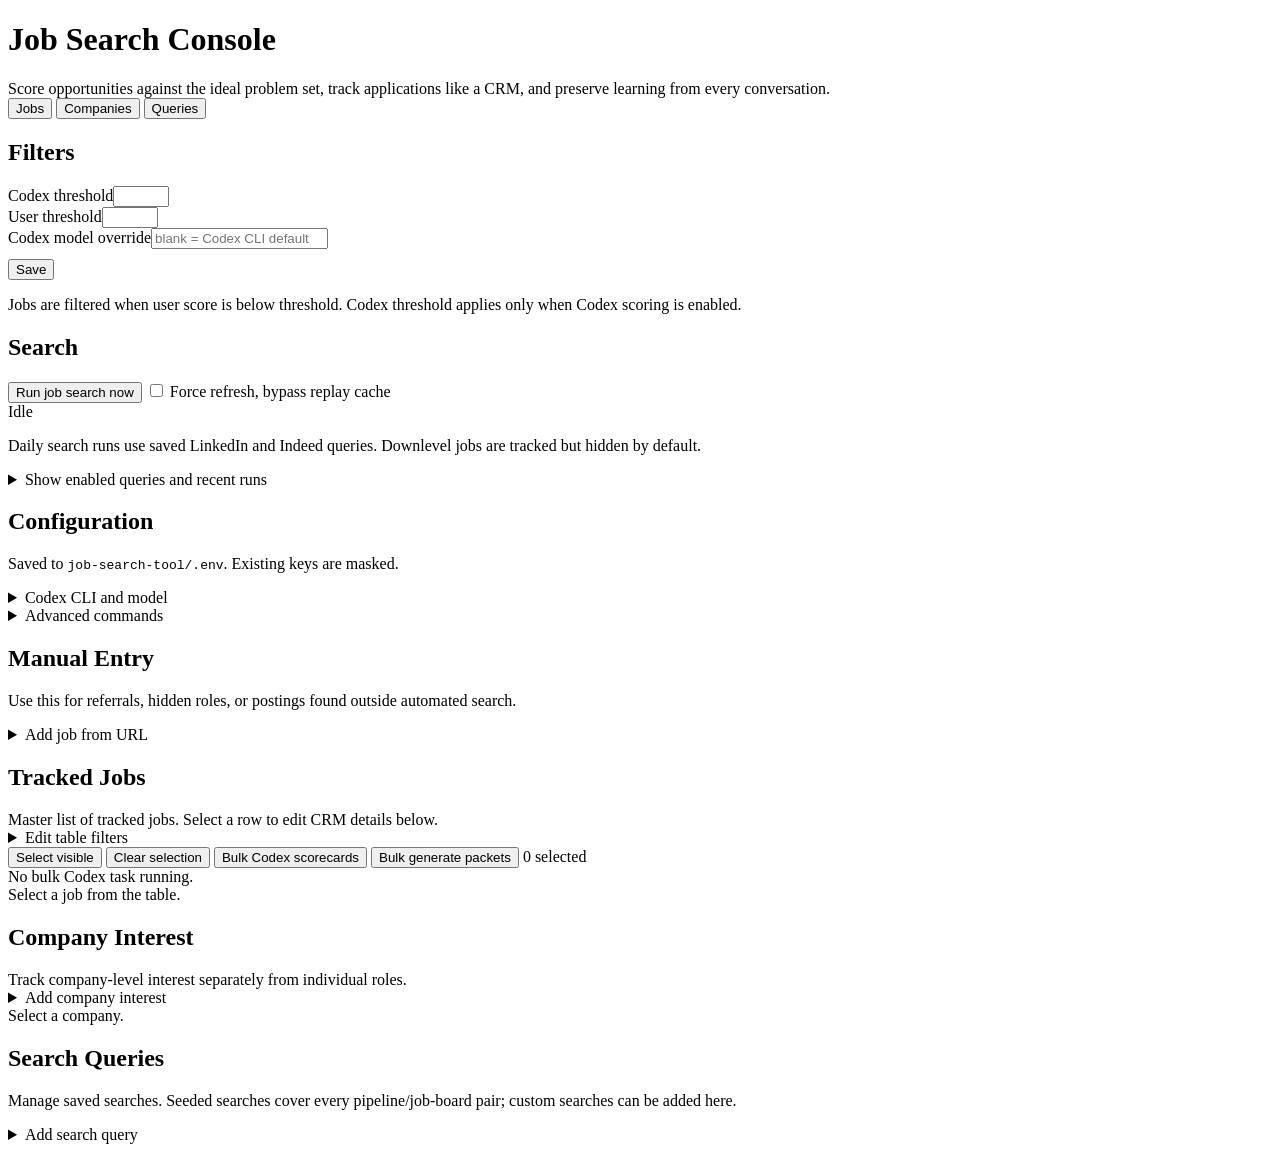
==== commit ddf0f9d7: "T-35: Extract frontend script and remove inline handlers - Move the UI script to static/app.js and s" ====
--- a/job_search/web/static/index.html
+++ b/job_search/web/static/index.html
@@ -4,373 +4,37 @@
   <meta charset="utf-8">
   <meta name="viewport" content="width=device-width, initial-scale=1">
   <title>Job Search Console</title>
-  <style>
-    :root {
-      --bg: #eef2ef;
-      --ink: #15201a;
-      --muted: #5e6a61;
-      --line: #c6d0c8;
-      --panel: #fbfcfa;
-      --accent: #0f766e;
-      --accent-2: #8a4b20;
-      --danger: #9f2436;
-      --ok: #2f7d32;
-      --warn: #b26a00;
-    }
-    * { box-sizing: border-box; }
-    body {
-      margin: 0;
-      color: var(--ink);
-      background:
-        linear-gradient(135deg, rgba(15,118,110,.12), transparent 34%),
-        linear-gradient(225deg, rgba(138,75,32,.10), transparent 40%),
-        var(--bg);
-      font-family: "Avenir Next", "Segoe UI", sans-serif;
-    }
-    header {
-      padding: 10px 18px;
-      border-bottom: 1px solid var(--line);
-      background: rgba(251,252,250,.82);
-      position: sticky;
-      top: 0;
-      z-index: 5;
-      backdrop-filter: blur(14px);
-    }
-    .header-inner {
-      display: grid;
-      grid-template-columns: auto 1fr auto auto;
-      gap: 14px;
-      align-items: center;
-    }
-    h1 { margin: 0; font-size: 20px; line-height: 1.05; white-space: nowrap; }
-    .subtitle {
-      color: var(--muted);
-      font-size: 13px;
-      line-height: 1.25;
-      max-width: 850px;
-    }
-    nav { display: flex; gap: 6px; margin: 0; }
-    nav button { width: auto; padding: 6px 10px; }
-    .activity-pill {
-      display: none;
-      align-items: center;
-      gap: 7px;
-      justify-content: center;
-      min-width: 150px;
-      border: 1px solid rgba(15,118,110,.35);
-      border-radius: 999px;
-      padding: 6px 10px;
-      background: rgba(15,118,110,.10);
-      color: var(--accent);
-      font-size: 12px;
-      font-weight: 750;
-      white-space: nowrap;
-    }
-    .activity-pill.visible { display: inline-flex; }
-    .activity-pill.error {
-      border-color: rgba(159,36,54,.35);
-      background: rgba(159,36,54,.09);
-      color: var(--danger);
-    }
-    main {
-      display: grid;
-      grid-template-columns: 300px 1fr;
-      gap: 18px;
-      padding: 12px 18px 18px;
-      align-items: start;
-    }
-    section, .panel {
-      background: var(--panel);
-      border: 1px solid var(--line);
-      border-radius: 8px;
-      padding: 16px;
-    }
-    h2 { margin: 0 0 12px; font-size: 18px; }
-    h3 { margin: 16px 0 8px; font-size: 15px; }
-    label { display: block; font-size: 12px; color: var(--muted); margin: 10px 0 4px; }
-    input, textarea, select, button {
-      width: 100%;
-      font: inherit;
-      border: 1px solid var(--line);
-      border-radius: 6px;
-      padding: 9px 10px;
-      background: white;
-      color: var(--ink);
-    }
-    textarea { min-height: 100px; resize: vertical; }
-    button {
-      cursor: pointer;
-      background: var(--accent);
-      color: white;
-      border-color: var(--accent);
-      font-weight: 650;
-    }
-    button.secondary { background: white; color: var(--ink); border-color: var(--line); }
-    button.warn { background: var(--accent-2); border-color: var(--accent-2); }
-    button.danger { background: var(--danger); border-color: var(--danger); }
-    details {
-      border-top: 1px solid var(--line);
-      margin-top: 12px;
-      padding-top: 10px;
-    }
-    summary {
-      cursor: pointer;
-      color: var(--muted);
-      font-weight: 650;
-      font-size: 13px;
-    }
-    .grid2 { display: grid; grid-template-columns: 1fr 1fr; gap: 10px; }
-    .row { display: flex; gap: 8px; align-items: center; }
-    .row > * { flex: 1; }
-    .page { display: grid; gap: 14px; }
-    #jobs_page {
-      height: var(--jobs-page-height, calc(100vh - 132px));
-      min-height: 420px;
-      display: flex;
-      flex-direction: column;
-      gap: 0;
-    }
-    .jobs-master-panel {
-      flex: 1 1 auto;
-      min-height: 180px;
-      overflow: hidden;
-      display: flex;
-      flex-direction: column;
-    }
-    .jobs-master-panel .table-wrap {
-      flex: 1 1 auto;
-      min-height: 0;
-      overflow: auto;
-    }
-    .split-divider {
-      flex: 0 0 12px;
-      cursor: row-resize;
-      display: grid;
-      place-items: center;
-      touch-action: none;
-    }
-    .split-divider::before {
-      content: "";
-      width: 72px;
-      height: 4px;
-      border-radius: 999px;
-      background: var(--line);
-      box-shadow: 0 1px 0 rgba(255,255,255,.7);
-    }
-    .split-divider:hover::before,
-    .split-divider.dragging::before {
-      background: var(--accent);
-    }
-    .hidden { display: none; }
-    .table-wrap { overflow-x: auto; }
-    table { width: 100%; border-collapse: collapse; background: white; border: 1px solid var(--line); }
-    th, td { border-bottom: 1px solid var(--line); padding: 10px; text-align: left; vertical-align: top; }
-    th { color: var(--muted); font-size: 12px; font-weight: 750; background: #f6f8f5; }
-    tr { cursor: pointer; }
-    tr.active { outline: 2px solid var(--accent); outline-offset: -2px; }
-    tr.filtered { opacity: .62; }
-    .job-title { font-weight: 750; }
-    .meta { color: var(--muted); font-size: 13px; margin-top: 3px; }
-    .chips { display: flex; flex-wrap: wrap; gap: 6px; margin-top: 8px; }
-    .chip {
-      border: 1px solid var(--line);
-      border-radius: 99px;
-      padding: 3px 8px;
-      font-size: 12px;
-      background: #f6f8f5;
-    }
-    .score-good { color: var(--ok); font-weight: 750; }
-    .score-warn { color: var(--warn); font-weight: 750; }
-    .score-bad { color: var(--danger); font-weight: 750; }
-    .status-pill {
-      display: inline-flex;
-      align-items: center;
-      gap: 6px;
-      border: 1px solid var(--line);
-      border-radius: 999px;
-      padding: 5px 9px;
-      margin: 10px 0;
-      background: #f6f8f5;
-      font-size: 12px;
-      font-weight: 700;
-    }
-    .status-pill.running { color: var(--accent); }
-    .status-pill.complete { color: var(--ok); }
-    .status-pill.error { color: var(--danger); }
-    .spinner {
-      width: 10px;
-      height: 10px;
-      border: 2px solid rgba(15,118,110,.25);
-      border-top-color: var(--accent);
-      border-radius: 50%;
-      animation: spin .8s linear infinite;
-    }
-    @keyframes spin { to { transform: rotate(360deg); } }
-    .detail {
-      flex: 0 0 var(--detail-height, 50%);
-      min-height: 180px;
-      overflow: auto;
-      display: grid;
-      gap: 14px;
-      padding-bottom: 18px;
-    }
-    .score-grid { display: grid; grid-template-columns: repeat(4, minmax(130px, 1fr)); gap: 8px; }
-    .score-grid input { text-align: right; }
-    .empty {
-      min-height: 420px;
-      display: grid;
-      place-items: center;
-      color: var(--muted);
-      text-align: center;
-    }
-    .note, .interaction {
-      border-top: 1px solid var(--line);
-      padding-top: 10px;
-      margin-top: 10px;
-    }
-    .toolbar { display: flex; gap: 10px; align-items: end; margin-bottom: 8px; }
-    .toolbar.wrap { flex-wrap: wrap; }
-    .toolbar label { margin-top: 0; }
-    .toolbar .grow { flex: 1 1 auto; }
-    .action-cluster {
-      display: grid;
-      grid-template-columns: minmax(160px, 220px) auto;
-      gap: 8px;
-      align-items: end;
-      flex: 0 1 320px;
-    }
-    .action-cluster button { white-space: nowrap; }
-    .compact-heading {
-      display: flex;
-      gap: 10px;
-      align-items: baseline;
-      flex-wrap: wrap;
-    }
-    .compact-heading h2 { margin: 0; }
-    .filter-rollup {
-      width: 100%;
-      margin-top: 0;
-      padding-top: 6px;
-    }
-    .filter-rollup[open] {
-      display: grid;
-      gap: 10px;
-    }
-    .filter-controls {
-      display: grid;
-      grid-template-columns: repeat(4, minmax(150px, 1fr));
-      gap: 10px;
-      width: 100%;
-      align-items: end;
-    }
-    .status-filter-list {
-      display: flex;
-      flex-wrap: wrap;
-      gap: 6px;
-      margin-top: 6px;
-      max-width: 700px;
-    }
-    .status-filter-list label {
-      display: inline-flex;
-      align-items: center;
-      gap: 5px;
-      margin: 0;
-      padding: 4px 7px;
-      border: 1px solid var(--line);
-      border-radius: 999px;
-      font-size: 12px;
-      color: var(--muted);
-      background: rgba(255,255,255,.55);
-    }
-    .status-filter-list input { width: auto; margin: 0; }
-    .small { font-size: 12px; color: var(--muted); }
-    .checkbox-row {
-      display: flex;
-      gap: 8px;
-      align-items: center;
-      margin: 10px 0;
-      color: var(--muted);
-      font-size: 12px;
-    }
-    .checkbox-row input { width: auto; }
-    .sidebar-block { margin-top: 14px; }
-    .enabled-query {
-      border-top: 1px solid var(--line);
-      padding: 8px 0;
-    }
-    .packet-row {
-      display: grid;
-      grid-template-columns: minmax(160px, 1fr) auto;
-      gap: 8px;
-      align-items: end;
-    }
-    .bulk-actions {
-      display: flex;
-      gap: 8px;
-      align-items: center;
-      flex-wrap: nowrap;
-      width: 100%;
-      padding-top: 6px;
-      border-top: 1px solid var(--line);
-      overflow-x: auto;
-    }
-    .bulk-actions button {
-      white-space: nowrap;
-      padding: 6px 8px;
-      font-size: 12px;
-      width: auto;
-      min-height: 0;
-    }
-    .select-cell { width: 34px; text-align: center; }
-    .select-cell input { width: auto; }
-    .level-cell { max-width: 190px; }
-    .level-preview {
-      display: -webkit-box;
-      -webkit-line-clamp: 3;
-      -webkit-box-orient: vertical;
-      overflow: hidden;
-      line-height: 1.25;
-    }
-    .task-status {
-      flex: 1 1 auto;
-      min-width: 220px;
-      border: 1px solid var(--line);
-      border-radius: 999px;
-      background: rgba(255,255,255,.65);
-      padding: 5px 9px;
-      font-size: 12px;
-      color: var(--muted);
-      white-space: nowrap;
-      overflow: hidden;
-      text-overflow: ellipsis;
-    }
-    @media (max-width: 980px) {
-      .header-inner { grid-template-columns: 1fr; gap: 8px; }
-      .activity-pill { justify-content: flex-start; width: fit-content; }
-      h1 { white-space: normal; }
-      main { grid-template-columns: 1fr; }
-      #jobs_page { height: auto; min-height: 0; }
-      .jobs-master-panel, .detail { min-height: 0; overflow: visible; }
-      .split-divider { display: none; }
-      .score-grid { grid-template-columns: 1fr 1fr; }
-    }
-    :focus-visible { outline: 2px solid var(--accent); outline-offset: 2px; }
-    tr[tabindex]:focus-visible { outline-offset: -2px; }
-  </style>
+  <link rel="stylesheet" href="/static/app.css">
 </head>
 <body>
   <header>
     <div class="header-inner">
       <h1>Job Search Console</h1>
       <div class="subtitle">Score opportunities against the ideal problem set, track applications like a CRM, and preserve learning from every conversation.</div>
-      <nav>
-        <button id="jobs_nav" onclick="showPage('jobs')">Jobs</button>
-        <button id="companies_nav" class="secondary" onclick="showPage('companies')">Companies</button>
-        <button id="queries_nav" class="secondary" onclick="showPage('queries')">Queries</button>
+      <nav aria-label="Pages">
+        <button id="jobs_nav" data-action="showPage" data-page="jobs" aria-current="page">Jobs</button>
+        <button id="companies_nav" class="secondary" data-action="showPage" data-page="companies">Companies</button>
+        <button id="queries_nav" class="secondary" data-action="showPage" data-page="queries">Queries</button>
       </nav>
       <div id="global_activity" class="activity-pill" role="status" aria-live="polite"></div>
     </div>
   </header>
+  <div id="error_region" class="error-banner" role="alert" aria-live="assertive" hidden>
+    <span id="error_text"></span>
+    <button type="button" class="secondary" data-action="dismissNotice">Dismiss</button>
+  </div>
+  <dialog id="confirm_dialog" aria-labelledby="confirm_title" aria-describedby="confirm_message">
+    <form method="dialog">
+      <h2 id="confirm_title">Confirm</h2>
+      <p id="confirm_message"></p>
+      <label for="confirm_input">Type <strong id="confirm_word"></strong> to confirm</label>
+      <input id="confirm_input" autocomplete="off">
+      <div class="dialog-actions">
+        <button type="button" class="secondary" data-action="cancelConfirm">Cancel</button>
+        <button type="submit" value="confirm" class="danger">Confirm</button>
+      </div>
+    </form>
+  </dialog>
   <main>
     <aside>
       <section>
@@ -381,13 +45,13 @@
         </div>
         <label for="codex_model">Codex model override</label><input id="codex_model" placeholder="blank = Codex CLI default">
         <div class="row" style="margin-top: 10px;">
-          <button onclick="saveSettings()">Save</button>
+          <button data-action="saveSettings">Save</button>
         </div>
         <p class="small">Jobs are filtered when user score is below threshold. Codex threshold applies only when Codex scoring is enabled.</p>
       </section>
       <section class="sidebar-block">
         <h2>Search</h2>
-        <button id="run_search_button" class="warn" onclick="runSearch()">Run job search now</button>
+        <button id="run_search_button" class="warn" data-action="runSearch">Run job search now</button>
         <label class="checkbox-row"><input id="force_refresh" type="checkbox"> Force refresh, bypass replay cache</label>
         <div id="search_status" class="status-pill">Idle</div>
         <p class="small">Daily search runs use saved LinkedIn and Indeed queries. Downlevel jobs are tracked but hidden by default.</p>
@@ -408,13 +72,13 @@
           <label for="config_CODEX_MODEL">Codex model</label><input id="config_CODEX_MODEL" placeholder="blank = Codex CLI default">
           <label for="config_JOB_SEARCH_ENABLE_GPT_SCORING">Enable Codex scoring</label><select id="config_JOB_SEARCH_ENABLE_GPT_SCORING"><option value="0">disabled</option><option value="1">enabled</option></select>
           <label for="config_JOB_SEARCH_USE_CAPTURE_CACHE">Use captured responses</label><select id="config_JOB_SEARCH_USE_CAPTURE_CACHE"><option value="1">enabled</option><option value="0">disabled</option></select>
-          <button class="secondary" onclick="saveConfig()">Save configuration</button>
+          <button class="secondary" data-action="saveConfig">Save configuration</button>
           <div id="config_status" class="small"></div>
         </details>
         <details>
           <summary>Advanced commands</summary>
           <p class="small">For user-acceptance testing. This deletes tracked jobs and their CRM notes/interactions, but keeps searches, settings, logs, captures, and discovery history.</p>
-          <button class="danger" onclick="purgeTrackedJobs()">Purge tracked jobs</button>
+          <button class="danger" data-action="purgeTrackedJobs">Purge tracked jobs</button>
         </details>
       </section>
       <section class="sidebar-block">
@@ -425,7 +89,7 @@
           <label for="url">URL</label><input id="url">
           <label for="pipeline">Pipeline</label><select id="pipeline"></select>
           <label class="checkbox-row"><input id="manual_force_refresh" type="checkbox"> Force fresh scrape</label>
-          <button onclick="createJob()">Scrape and add job</button>
+          <button data-action="createJob">Scrape and add job</button>
           <p class="small">The tool will fetch the posting and populate company, title, location, and posting text from the URL.</p>
         </details>
       </section>
@@ -438,20 +102,20 @@
               <h2>Tracked Jobs</h2>
               <div id="job_filter_summary" class="small">Master list of tracked jobs. Select a row to edit CRM details below.</div>
             </div>
-            <details id="job_filter_rollup" class="filter-rollup" ontoggle="saveJobFilterRollupState()">
+            <details id="job_filter_rollup" class="filter-rollup">
               <summary>Edit table filters</summary>
               <div class="filter-controls">
                 <div>
                   <label for="pipeline_view_filter">Pipeline</label>
-                  <select id="pipeline_view_filter" onchange="saveJobTableFilters(); renderJobs()"></select>
+                  <select id="pipeline_view_filter" data-filter-control></select>
                 </div>
                 <div>
                   <label for="source_view_filter">Source</label>
-                  <select id="source_view_filter" onchange="saveJobTableFilters(); renderJobs()"></select>
+                  <select id="source_view_filter" data-filter-control></select>
                 </div>
                 <div>
                   <label for="visibility_filter">Visibility</label>
-                  <select id="visibility_filter" onchange="saveJobTableFilters(); renderJobs()">
+                  <select id="visibility_filter" data-filter-control>
                     <option value="active">Hide filtered/downlevel</option>
                     <option value="all">Show all</option>
                     <option value="filtered">Only filtered</option>
@@ -460,20 +124,20 @@
                 </div>
                 <div>
                   <label for="job_text_filter">Search</label>
-                  <input id="job_text_filter" placeholder="Company, title, location" oninput="saveJobTableFilters(); renderJobs()">
+                  <input id="job_text_filter" placeholder="Company, title, location" data-filter-control>
                 </div>
               </div>
               <div>
                 <label id="status_filter_label">Status</label>
                 <div id="status_filter_list" class="status-filter-list" role="group" aria-labelledby="status_filter_label"></div>
               </div>
-              <button class="secondary" onclick="resetJobTableFilters()">Reset table filters</button>
+              <button class="secondary" data-action="resetJobTableFilters">Reset table filters</button>
             </details>
             <div class="bulk-actions">
-              <button class="secondary" onclick="selectVisibleJobs()">Select visible</button>
-              <button class="secondary" onclick="clearBulkSelection()">Clear selection</button>
-              <button id="bulk_score_button" class="warn" onclick="startBulkScorecards()">Bulk Codex scorecards</button>
-              <button id="bulk_packet_button" class="warn" onclick="startBulkApplicationPackets()">Bulk generate packets</button>
+              <button class="secondary" data-action="selectVisibleJobs">Select visible</button>
+              <button class="secondary" data-action="clearBulkSelection">Clear selection</button>
+              <button id="bulk_score_button" class="warn" data-action="startBulkScorecards">Bulk Codex scorecards</button>
+              <button id="bulk_packet_button" class="warn" data-action="startBulkApplicationPackets">Bulk generate packets</button>
               <span id="bulk_selection_summary" class="small">0 selected</span>
               <div id="bulk_task_status" class="task-status">No bulk Codex task running.</div>
             </div>
@@ -504,7 +168,7 @@
             <label for="company_interest_contacts">Contacts</label><textarea id="company_interest_contacts" placeholder="People, teams, recruiters, referrals"></textarea>
             <label for="company_interest_next_step">Next step</label><input id="company_interest_next_step">
             <label for="company_interest_notes">Notes</label><textarea id="company_interest_notes"></textarea>
-            <button class="secondary" onclick="createCompanyInterest()">Track company</button>
+            <button class="secondary" data-action="createCompanyInterest">Track company</button>
           </details>
           <div id="company_table" class="table-wrap"></div>
           <div id="company_detail" class="detail">
@@ -525,7 +189,7 @@
             <label for="search_location">Location</label><input id="search_location" value="Remote">
             <label for="search_keywords">Keywords</label><input id="search_keywords" placeholder="Office of the CTO">
             <label for="search_criteria">Criteria</label><textarea id="search_criteria" placeholder="What this search is intended to find."></textarea>
-            <button class="secondary" onclick="addSearchQuery()">Add search query</button>
+            <button class="secondary" data-action="addSearchQuery">Add search query</button>
           </details>
           <div id="query_table" class="table-wrap"></div>
         </div>
@@ -545,1076 +209,6 @@
     <option value="9"></option>
     <option value="10"></option>
   </datalist>
-  <script>
-    const rubric = [
-      "interesting_technical_problems",
-      "organizational_influence",
-      "cross_functional_work",
-      "opportunity_to_mentor",
-      "work_life_balance",
-      "low_operational_burden",
-      "compensation",
-      "mission",
-    ];
-    const statusOptions = ["researching","interested","applied","interviewing","offer","rejected","declined","paused"];
-    const defaultVisibleStatuses = statusOptions.filter(s => !["rejected", "declined"].includes(s));
-    const companyStatuses = ["watching","target","active_conversation","paused","not_interested"];
-    let state = { jobs: [], settings: {}, pipelines: [], rubric_fields: rubric, application_packets: [] };
-    let selectedId = null;
-    let selectedJob = null;
-    let selectedCompanyId = null;
-    let jobTableFilters = loadJobTableFilters();
-    let jobFilterRollupOpen = localStorage.getItem("jobFilterRollupOpen") === "1";
-    let currentPage = "jobs";
-    let searchRunning = false;
-    let splitInitialized = false;
-    let pendingCallCount = 0;
-    let pendingCallLabels = [];
-    let bulkSelectedJobIds = new Set();
-    let activeBulkTaskId = localStorage.getItem("activeBulkTaskId") || "";
-    let bulkTaskPollTimer = null;
-
-    const pretty = s => s.replace(/_/g, " ").replace(/\b\w/g, c => c.toUpperCase());
-    const scoreClass = n => n == null ? "" : n >= 70 ? "score-good" : n >= 40 ? "score-warn" : "score-bad";
-    const levelStatus = item => item.level_assessment || "Unknown - level not assessed";
-    const levelPreview = item => {
-      const value = levelStatus(item);
-      return value.length > 100 ? `${value.slice(0, 97).trim()}...` : value;
-    };
-    const scoreText = value => value == null ? "n/a" : value;
-    const fieldValue = (object, field, fallback) => object && object[field] != null ? object[field] : fallback;
-    const elementValue = (id, fallback = "") => {
-      const element = document.getElementById(id);
-      return element ? element.value : fallback;
-    };
-    const formatTimestamp = ts => ts ? new Date(ts * 1000).toLocaleString() : "not scheduled";
-    const normalizeCompanyName = value => String(value || "").toLowerCase().replace(/[^a-z0-9]+/g, " ").trim();
-
-    function findCompanyInterestByName(companyName) {
-      const normalized = normalizeCompanyName(companyName);
-      return (state.company_interests || []).find(company => normalizeCompanyName(company.company) === normalized);
-    }
-
-    function loadJobTableFilters() {
-      try {
-        const parsed = JSON.parse(localStorage.getItem("jobTableFilters") || "{}");
-        return {
-          pipeline: parsed.pipeline || "",
-          source: parsed.source || "",
-          visibility: parsed.visibility || "active",
-          text: parsed.text || "",
-          statuses: Array.isArray(parsed.statuses) && parsed.statuses.length ? parsed.statuses : defaultVisibleStatuses,
-        };
-      } catch (err) {
-        return { pipeline: "", source: "", visibility: "active", text: "", statuses: defaultVisibleStatuses };
-      }
-    }
-
-    function saveJobTableFilters() {
-      const checkedStatuses = [...document.querySelectorAll("#status_filter_list input:checked")].map(input => input.value);
-      jobTableFilters = {
-        pipeline: elementValue("pipeline_view_filter"),
-        source: elementValue("source_view_filter"),
-        visibility: elementValue("visibility_filter", "active"),
-        text: elementValue("job_text_filter"),
-        statuses: checkedStatuses,
-      };
-      localStorage.setItem("jobTableFilters", JSON.stringify(jobTableFilters));
-    }
-
-    function resetJobTableFilters() {
-      jobTableFilters = { pipeline: "", source: "", visibility: "active", text: "", statuses: defaultVisibleStatuses };
-      localStorage.setItem("jobTableFilters", JSON.stringify(jobTableFilters));
-      renderJobTableFilterControls();
-      renderJobs();
-    }
-
-    function saveJobFilterRollupState() {
-      const rollup = document.getElementById("job_filter_rollup");
-      if (!rollup) return;
-      jobFilterRollupOpen = rollup.open;
-      localStorage.setItem("jobFilterRollupOpen", rollup.open ? "1" : "0");
-    }
-
-    function activityLabel(path) {
-      if (path.includes("/bulk/score-gpt")) return "Starting bulk Codex scoring";
-      if (path.includes("/bulk/application-packets")) return "Starting bulk packet generation";
-      if (path.includes("/codex-tasks")) return "Checking Codex task";
-      if (path.includes("/score-gpt")) return "Codex scoring";
-      if (path.includes("/application-packet/generate")) return "Generating application packet";
-      if (path.includes("/application-packet/attach")) return "Attaching application packet";
-      if (path.includes("/application-packet/content")) return "Loading application content";
-      if (path === "/api/search/run") return "Job search running";
-      if (path === "/api/config") return "Saving configuration";
-      if (path === "/api/state?include_filtered=1") return "Refreshing data";
-      return "Working";
-    }
-
-    function renderGlobalActivity() {
-      const activity = document.getElementById("global_activity");
-      if (!activity) return;
-      if (pendingCallCount <= 0) {
-        activity.className = "activity-pill";
-        activity.innerHTML = "";
-        return;
-      }
-      const label = pendingCallLabels[pendingCallLabels.length - 1] || "Working";
-      activity.className = "activity-pill visible";
-      activity.innerHTML = `<span class="spinner"></span>${escapeHtml(label)}${pendingCallCount > 1 ? ` (${pendingCallCount})` : ""}`;
-    }
-
-    async function api(path, options = {}) {
-      const { activityLabel: explicitActivityLabel, ...fetchOptions } = options;
-      const label = explicitActivityLabel || activityLabel(path);
-      pendingCallCount += 1;
-      pendingCallLabels.push(label);
-      renderGlobalActivity();
-      try {
-        const response = await fetch(path, {
-          headers: { "Content-Type": "application/json" },
-          ...fetchOptions,
-        });
-        const data = await response.json();
-        if (!response.ok) throw new Error(data.error || "Request failed");
-        return data;
-      } finally {
-        pendingCallCount = Math.max(0, pendingCallCount - 1);
-        const labelIndex = pendingCallLabels.lastIndexOf(label);
-        if (labelIndex >= 0) pendingCallLabels.splice(labelIndex, 1);
-        renderGlobalActivity();
-      }
-    }
-
-    async function load() {
-      state = await api("/api/state?include_filtered=1");
-      document.getElementById("gpt_threshold").value = state.settings.gpt_threshold;
-      document.getElementById("user_threshold").value = state.settings.user_threshold;
-      document.getElementById("codex_model").value = state.settings.codex_model || "";
-      const pipeline = document.getElementById("pipeline");
-      pipeline.innerHTML = '<option value=""></option>' + state.pipelines.map(p => `<option>${p}</option>`).join("");
-      document.getElementById("search_pipeline").innerHTML = state.pipelines.map(p => `<option>${p}</option>`).join("");
-      const pipelineView = document.getElementById("pipeline_view_filter");
-      pipelineView.innerHTML = '<option value="">All pipelines</option>' + state.pipelines.map(p => `<option>${p}</option>`).join("");
-      const filterRollup = document.getElementById("job_filter_rollup");
-      if (filterRollup) filterRollup.open = jobFilterRollupOpen;
-      renderJobTableFilterControls();
-      renderSearchState();
-      renderConfigStatus();
-      renderJobs();
-      renderBulkControls();
-      renderCompanyTable();
-      renderQueryTable();
-      initializeJobSplit();
-      if (selectedId) await selectJob(selectedId, false);
-      if (selectedCompanyId) await selectCompany(selectedCompanyId, false);
-    }
-
-    function renderSearchState() {
-      const enabled = (state.search_queries || []).filter(q => q.enabled);
-      const latest = (state.search_runs || [])[0];
-      const schedule = state.search_schedule || {};
-      const nextSearchText = schedule.autorun_enabled
-        ? `Next scheduled search: ${formatTimestamp(schedule.next_run_at)}`
-        : "Scheduled search disabled";
-      const status = document.getElementById("search_status");
-      const runButton = document.getElementById("run_search_button");
-      if (searchRunning) {
-        status.className = "status-pill running";
-        status.innerHTML = '<span class="spinner"></span> Search running';
-        runButton.disabled = true;
-      } else if (latest) {
-        status.className = `status-pill ${latest.status}`;
-        status.textContent = `${latest.status}: found ${latest.found_count}, tracked ${latest.tracked_count}, rejected ${latest.rejected_count}`;
-        runButton.disabled = false;
-      } else {
-        status.className = "status-pill";
-        status.textContent = "Idle";
-        runButton.disabled = false;
-      }
-      const enabledHtml = enabled.map(q => `
-        <div class="enabled-query">
-          <b>${escapeHtml(q.pipeline || "Custom")}</b>
-          <br>${escapeHtml(q.board)} · ${escapeHtml(q.location || "")}
-          <br>${escapeHtml(q.keywords)}
-        </div>
-      `).join("") || '<div class="enabled-query">No enabled queries.</div>';
-      document.getElementById("enabled_queries").innerHTML = `${enabledHtml}<div class="enabled-query"><b>${escapeHtml(nextSearchText)}</b></div>`;
-      document.getElementById("search_runs").innerHTML = (state.search_runs || []).slice(0, 5).map(r => `
-        <div class="note">
-          <b>${escapeHtml(r.trigger)}</b> · ${escapeHtml(r.status)}
-          <br>found ${r.found_count}, tracked ${r.tracked_count}, rejected ${r.rejected_count}
-          <br>${new Date(r.started_at * 1000).toLocaleString()}
-          ${r.message ? `<br>${escapeHtml(r.message)}` : ""}
-        </div>
-      `).join("") || "No search runs yet.";
-    }
-
-    function renderConfigStatus() {
-      const config = state.config || {};
-      const keyLine = key => {
-        const item = config[key] || {};
-        return `${key}: ${item.configured ? item.masked : "not set"}`;
-      };
-      document.getElementById("config_status").innerHTML = `
-        ${["CODEX_CLI_PATH","CODEX_MODEL"].map(keyLine).join("<br>")}
-        <br>API log: ${escapeHtml(state.api_log_path || "")}
-        <br>Decision log: ${escapeHtml(state.event_log_path || "")}
-        <br>Captures: ${escapeHtml(state.capture_dir || "")}
-        <br>Codex scoring: ${state.gpt_scoring_enabled ? "enabled" : "disabled"}
-        <br>Replay cache: ${state.capture_cache_enabled ? "enabled" : "disabled"}
-      `;
-      if (!document.getElementById("config_CODEX_CLI_PATH").value) {
-        document.getElementById("config_CODEX_CLI_PATH").value = (state.config.CODEX_CLI_PATH || {}).configured ? "" : "codex";
-      }
-      if (!document.getElementById("config_CODEX_MODEL").value) {
-        document.getElementById("config_CODEX_MODEL").value = state.settings.codex_model || "";
-      }
-      document.getElementById("config_JOB_SEARCH_ENABLE_GPT_SCORING").value = state.gpt_scoring_enabled ? "1" : "0";
-      document.getElementById("config_JOB_SEARCH_USE_CAPTURE_CACHE").value = state.capture_cache_enabled ? "1" : "0";
-    }
-
-    function renderJobTableFilterControls() {
-      const pipelineView = document.getElementById("pipeline_view_filter");
-      const sourceView = document.getElementById("source_view_filter");
-      const visibility = document.getElementById("visibility_filter");
-      const text = document.getElementById("job_text_filter");
-      const statusList = document.getElementById("status_filter_list");
-      if (!pipelineView || !sourceView || !visibility || !text || !statusList) return;
-
-      pipelineView.value = state.pipelines.includes(jobTableFilters.pipeline) ? jobTableFilters.pipeline : "";
-      const sources = [...new Set((state.jobs || []).map(job => job.source_board || "manual"))].sort();
-      sourceView.innerHTML = '<option value="">All sources</option>' + sources.map(source => `<option>${escapeHtml(source)}</option>`).join("");
-      sourceView.value = sources.includes(jobTableFilters.source) ? jobTableFilters.source : "";
-      visibility.value = ["active", "all", "filtered", "downlevel"].includes(jobTableFilters.visibility) ? jobTableFilters.visibility : "active";
-      text.value = jobTableFilters.text || "";
-      const statuses = [...new Set([...statusOptions, ...(state.jobs || []).map(job => job.status || "").filter(Boolean)])];
-      statusList.innerHTML = statuses.map(status => `
-        <label><input type="checkbox" value="${escapeAttr(status)}" ${jobTableFilters.statuses.includes(status) ? "checked" : ""} onchange="saveJobTableFilters(); renderJobs()"> ${escapeHtml(status)}</label>
-      `).join("");
-    }
-
-    function jobMatchesTableFilters(job) {
-      if (jobTableFilters.pipeline && (job.pipeline || "") !== jobTableFilters.pipeline) return false;
-      if (jobTableFilters.source && (job.source_board || "manual") !== jobTableFilters.source) return false;
-      if (!jobTableFilters.statuses.includes(job.status || "")) return false;
-      if (jobTableFilters.visibility === "active" && (job.filtered || job.downlevel)) return false;
-      if (jobTableFilters.visibility === "filtered" && !job.filtered) return false;
-      if (jobTableFilters.visibility === "downlevel" && !job.downlevel) return false;
-      const text = (jobTableFilters.text || "").trim().toLowerCase();
-      if (text) {
-        const haystack = [job.company, job.title, job.location, job.pipeline, job.status, job.source_board].join(" ").toLowerCase();
-        if (!haystack.includes(text)) return false;
-      }
-      return true;
-    }
-
-    function visibleJobIds() {
-      return state.jobs.filter(jobMatchesTableFilters).map(job => job.id);
-    }
-
-    function selectedJobIds() {
-      return [...bulkSelectedJobIds].filter(id => state.jobs.some(job => job.id === id));
-    }
-
-    function toggleBulkJobSelection(id, checked) {
-      if (checked) bulkSelectedJobIds.add(id);
-      else bulkSelectedJobIds.delete(id);
-      renderBulkControls();
-    }
-
-    function selectVisibleJobs() {
-      visibleJobIds().forEach(id => bulkSelectedJobIds.add(id));
-      renderJobs();
-      renderBulkControls();
-    }
-
-    function clearBulkSelection() {
-      bulkSelectedJobIds.clear();
-      renderJobs();
-      renderBulkControls();
-    }
-
-    function renderBulkControls(task = null) {
-      const selected = selectedJobIds();
-      bulkSelectedJobIds = new Set(selected);
-      const summary = document.getElementById("bulk_selection_summary");
-      if (summary) summary.textContent = `${selected.length} selected`;
-      const scoreButton = document.getElementById("bulk_score_button");
-      if (scoreButton) scoreButton.disabled = !state.gpt_scoring_enabled || selected.length === 0;
-      const packetButton = document.getElementById("bulk_packet_button");
-      if (packetButton) packetButton.disabled = selected.length === 0;
-      const status = document.getElementById("bulk_task_status");
-      if (!status) return;
-      const currentTask = task || (state.codex_tasks || []).find(t => t.id === activeBulkTaskId);
-      if (!currentTask) {
-        status.textContent = "No bulk Codex task running.";
-        return;
-      }
-      const parts = [
-        `${currentTask.operation}: ${currentTask.status}`,
-        `${currentTask.completed || 0}/${currentTask.total || 0} complete`,
-        `${currentTask.skipped || 0} skipped`,
-        `${currentTask.failed || 0} failed`,
-      ];
-      if (currentTask.message) parts.push(currentTask.message);
-      status.innerHTML = `${["running", "queued"].includes(currentTask.status) ? '<span class="spinner"></span> ' : ""}${escapeHtml(parts.join(" · "))}`;
-    }
-
-    function startBulkTaskPolling(taskId) {
-      activeBulkTaskId = taskId;
-      localStorage.setItem("activeBulkTaskId", taskId);
-      if (bulkTaskPollTimer) clearInterval(bulkTaskPollTimer);
-      bulkTaskPollTimer = setInterval(() => pollBulkTask(taskId), 3000);
-      pollBulkTask(taskId);
-    }
-
-    async function pollBulkTask(taskId) {
-      try {
-        const { task } = await api(`/api/codex-tasks/${taskId}`, { activityLabel: "Checking Codex task" });
-        renderBulkControls(task);
-        if (!["queued", "running"].includes(task.status)) {
-          clearInterval(bulkTaskPollTimer);
-          bulkTaskPollTimer = null;
-          await load();
-        }
-      } catch (err) {
-        if (bulkTaskPollTimer) clearInterval(bulkTaskPollTimer);
-        bulkTaskPollTimer = null;
-        renderBulkControls({ operation: "bulk", status: "error", completed: 0, total: 0, skipped: 0, failed: 1, message: err.message });
-      }
-    }
-
-    function renderJobs() {
-      const jobs = document.getElementById("jobs");
-      const visibleJobs = state.jobs.filter(jobMatchesTableFilters);
-      const hiddenCount = state.jobs.length - visibleJobs.length;
-      document.getElementById("job_filter_summary").textContent = `${visibleJobs.length} visible, ${hiddenCount} hidden by table filters. Select a row to edit CRM details below.`;
-      if (!visibleJobs.length) {
-        jobs.innerHTML = '<div class="small">No jobs match the current filter.</div>';
-        return;
-      }
-      jobs.innerHTML = `
-        <table>
-          <thead>
-            <tr>
-              <th class="select-cell">Pick</th>
-              <th>Company</th>
-              <th>Role</th>
-              <th>Pipeline</th>
-              <th>Status</th>
-              <th>Codex</th>
-              <th>Mine</th>
-              <th>Level</th>
-              <th>Source</th>
-            </tr>
-          </thead>
-          <tbody>
-            ${visibleJobs.map(job => `
-              <tr class="${job.filtered ? "filtered" : ""} ${job.id === selectedId ? "active" : ""}" onclick="selectJob(${job.id})" tabindex="0" onkeydown="activateOnKey(event)">
-                <td class="select-cell"><input type="checkbox" aria-label="Select ${escapeAttr(job.company)} ${escapeAttr(job.title)}" ${bulkSelectedJobIds.has(job.id) ? "checked" : ""} onclick="event.stopPropagation()" onchange="toggleBulkJobSelection(${job.id}, this.checked)"></td>
-                <td><b>${escapeHtml(job.company)}</b><div class="small">${escapeHtml(job.location || "")}</div></td>
-                <td><span class="job-title">${escapeHtml(job.title)}</span>${job.url ? `<div class="small"><a href="${escapeAttr(job.url)}" target="_blank">posting</a></div>` : ""}</td>
-                <td>${escapeHtml(job.pipeline || "Unassigned")}</td>
-                <td>${escapeHtml(job.status || "")}${job.application_packet_path ? '<div class="small">packet attached</div>' : ""}${job.filtered ? '<div class="small">filtered/downlevel hidden by default</div>' : ""}</td>
-                <td><b class="${scoreClass(job.gpt_score)}">${scoreText(job.gpt_score)}</b></td>
-                <td><b class="${scoreClass(job.user_score)}">${scoreText(job.user_score)}</b></td>
-                <td class="level-cell" title="${escapeAttr(levelStatus(job))}"><span class="level-preview">${escapeHtml(levelPreview(job))}</span>${job.downlevel ? '<div class="small">downlevel</div>' : ""}</td>
-                <td>${escapeHtml(job.source_board || "manual")}</td>
-              </tr>
-            `).join("")}
-          </tbody>
-        </table>
-      `;
-    }
-
-    function renderQueryTable() {
-      const el = document.getElementById("query_table");
-      const queries = state.search_queries || [];
-      if (!queries.length) {
-        el.innerHTML = '<div class="small">No saved queries.</div>';
-        return;
-      }
-      el.innerHTML = `
-        <table>
-          <thead>
-            <tr>
-              <th>Enabled</th>
-              <th>Board</th>
-              <th>Pipeline</th>
-              <th>Keywords</th>
-              <th>Location</th>
-              <th>Refinement</th>
-            </tr>
-          </thead>
-          <tbody>
-            ${queries.map(q => `
-              <tr>
-                <td><button class="secondary" onclick="toggleQuery(${q.id}, ${q.enabled ? "false" : "true"})">${q.enabled ? "Disable" : "Enable"}</button></td>
-                <td>${escapeHtml(q.board)}</td>
-                <td>${escapeHtml(q.pipeline || "Custom")}<div class="small">${q.seeded ? "seeded" : "custom"}</div></td>
-                <td>${escapeHtml(q.keywords)}<div class="small">${escapeHtml(q.criteria || "")}</div></td>
-                <td>${escapeHtml(q.location || "")}</td>
-                <td>${q.last_run_at ? new Date(q.last_run_at * 1000).toLocaleString() : "never"}<div class="small">${escapeHtml(q.refinement_notes || "")}</div></td>
-              </tr>
-            `).join("")}
-          </tbody>
-        </table>
-      `;
-    }
-
-    function renderCompanyTable() {
-      const el = document.getElementById("company_table");
-      const companies = state.company_interests || [];
-      if (!el) return;
-      if (!companies.length) {
-        el.innerHTML = '<div class="small">No company interests tracked yet.</div>';
-        return;
-      }
-      el.innerHTML = `
-        <table>
-          <thead>
-            <tr>
-              <th>Company</th>
-              <th>Status</th>
-              <th>Interest</th>
-              <th>Tracked Jobs</th>
-              <th>Next Step</th>
-            </tr>
-          </thead>
-          <tbody>
-            ${companies.map(company => `
-              <tr class="${company.id === selectedCompanyId ? "active" : ""}" onclick="selectCompany(${company.id})" tabindex="0" onkeydown="activateOnKey(event)">
-                <td><b>${escapeHtml(company.company)}</b><div class="small">${escapeHtml(company.contacts || "")}</div></td>
-                <td>${escapeHtml(company.status || "")}</td>
-                <td><b class="${scoreClass(company.interest_score)}">${scoreText(company.interest_score)}</b></td>
-                <td>${company.tracked_job_count || 0}</td>
-                <td>${escapeHtml(company.next_step || "")}</td>
-              </tr>
-            `).join("")}
-          </tbody>
-        </table>
-      `;
-    }
-
-    async function selectCompany(id, rerender = true) {
-      selectedCompanyId = id;
-      const { company } = await api(`/api/companies/${id}`);
-      renderCompanyDetail(company);
-      if (rerender) renderCompanyTable();
-    }
-
-    function renderCompanyDetail(company) {
-      const detail = document.getElementById("company_detail");
-      detail.innerHTML = `
-        <div class="panel">
-          <div class="toolbar">
-            <div>
-              <h2>${escapeHtml(company.company)}</h2>
-              <div class="meta">${company.jobs.length} tracked role${company.jobs.length === 1 ? "" : "s"} for this company.</div>
-            </div>
-            <button onclick="saveCompanyInterest(${company.id})">Save company</button>
-          </div>
-          <div class="grid2">
-            <div><label for="edit_company_name">Company</label><input id="edit_company_name" value="${escapeAttr(company.company)}"></div>
-            <div><label for="edit_company_status">Status</label><select id="edit_company_status">${companyStatuses.map(s => `<option ${company.status === s ? "selected" : ""}>${s}</option>`).join("")}</select></div>
-          </div>
-          <label for="edit_company_interest_score">Interest score</label><input id="edit_company_interest_score" type="number" min="0" max="100" value="${company.interest_score == null ? "" : company.interest_score}">
-          <label for="edit_company_rationale">Rationale</label><textarea id="edit_company_rationale">${escapeHtml(company.rationale || "")}</textarea>
-          <label for="edit_company_contacts">Contacts</label><textarea id="edit_company_contacts">${escapeHtml(company.contacts || "")}</textarea>
-          <label for="edit_company_next_step">Next step</label><input id="edit_company_next_step" value="${escapeAttr(company.next_step || "")}">
-          <label for="edit_company_notes">Notes</label><textarea id="edit_company_notes">${escapeHtml(company.notes || "")}</textarea>
-        </div>
-        <div class="panel">
-          <h2>Tracked Roles At ${escapeHtml(company.company)}</h2>
-          ${company.jobs.length ? `
-            <table>
-              <thead><tr><th>Role</th><th>Status</th><th>Pipeline</th><th>Scores</th></tr></thead>
-              <tbody>${company.jobs.map(job => `
-                <tr onclick="showPage('jobs'); selectJob(${job.id})" tabindex="0" onkeydown="activateOnKey(event)">
-                  <td>${escapeHtml(job.title)}${job.url ? `<div class="small"><a href="${escapeAttr(job.url)}" target="_blank">posting</a></div>` : ""}</td>
-                  <td>${escapeHtml(job.status || "")}${job.downlevel ? '<div class="small">downlevel</div>' : ""}${job.filtered ? '<div class="small">filtered</div>' : ""}</td>
-                  <td>${escapeHtml(job.pipeline || "Unassigned")}</td>
-                  <td>Codex ${scoreText(job.gpt_score)} · Mine ${scoreText(job.user_score)}</td>
-                </tr>
-              `).join("")}</tbody>
-            </table>
-          ` : '<div class="small">No tracked jobs for this company yet.</div>'}
-        </div>
-      `;
-    }
-
-    async function selectJob(id, rerender = true) {
-      selectedId = id;
-      const { job } = await api(`/api/jobs/${id}`);
-      selectedJob = job;
-      renderDetail(job);
-      if (rerender) renderJobs();
-    }
-
-    function renderDetail(job) {
-      const detail = document.getElementById("detail");
-      const companyInterest = findCompanyInterestByName(job.company);
-      const packet = applicationPacketForJob(job);
-      const unassociatedPackets = (state.application_packets || []).filter(packet => packet.unassociated);
-      const markdownFiles = packet ? packet.markdown_files || [] : [];
-      detail.innerHTML = `
-        <div class="panel">
-          <div class="toolbar">
-            <div class="grow">
-              <h2>${escapeHtml(job.company)} - ${escapeHtml(job.title)}</h2>
-              <div class="meta">${escapeHtml(job.location || "")} ${job.url ? `· <a href="${escapeAttr(job.url)}" target="_blank">posting</a>` : ""}</div>
-            </div>
-            <div>
-              <label for="status">Status</label>
-              <select id="status">${statusOptions.map(s => `<option ${job.status === s ? "selected" : ""}>${s}</option>`).join("")}</select>
-            </div>
-            <div class="action-cluster">
-              <div>
-                <label for="job_action">Action</label>
-                <select id="job_action">
-                  <option value="save_status">Save status</option>
-                  <option value="track_company">${companyInterest ? "View company interest" : "Track company interest"}</option>
-                  <option value="generate_packet" ${job.application_packet_path ? "disabled" : ""}>Generate packet with Codex</option>
-                  <option value="rescrape" ${job.url ? "" : "disabled"}>Re-scrape posting</option>
-                  <option value="delete">Delete job</option>
-                </select>
-              </div>
-              <button onclick="runJobAction(${job.id})">Go</button>
-            </div>
-          </div>
-          <div class="chips">
-            <span class="chip">Pipeline: ${escapeHtml(job.pipeline || "Unassigned")}</span>
-            <span class="chip">Codex: <b class="${scoreClass(job.gpt_score)}">${scoreText(job.gpt_score)}</b></span>
-            <span class="chip">Mine: <b class="${scoreClass(job.user_score)}">${scoreText(job.user_score)}</b></span>
-            <span class="chip">Level: ${escapeHtml(levelStatus(job))}</span>
-            ${job.application_packet_path ? `<span class="chip">Packet: ${escapeHtml(job.application_packet_path)}</span>` : '<span class="chip">No packet</span>'}
-            ${job.downlevel ? '<span class="chip">Downlevel</span>' : ""}
-            ${job.filtered ? '<span class="chip">Filtered</span>' : ""}
-          </div>
-          <p>${escapeHtml(job.gpt_rationale || "No Codex rationale yet.")}</p>
-          <button class="warn" onclick="scoreGpt(${job.id})" ${state.gpt_scoring_enabled ? "" : "disabled"}>${state.gpt_scoring_enabled ? "Populate Codex scorecard" : "Codex scoring disabled"}</button>
-        </div>
-
-        <div class="panel">
-          <h2>Application Packet</h2>
-          ${packet ? `
-            <div class="meta">${escapeHtml(packet.path)}</div>
-            <div class="packet-row">
-              <div>
-                <label for="application_markdown_file">Markdown file</label>
-                <select id="application_markdown_file">${markdownFiles.map(file => `<option>${escapeHtml(file)}</option>`).join("")}</select>
-              </div>
-              <button class="secondary" onclick="openApplicationMarkdown(${job.id})">Open rendered view</button>
-            </div>
-            <p class="small">Opens the selected Markdown file in a new rendered browser window.</p>
-          ` : `
-            <p class="small">No application packet is associated with this job.</p>
-            <div class="row">
-              <button class="secondary" onclick="generateApplicationPacket(${job.id})">Generate packet with Codex</button>
-            </div>
-            <div class="packet-row">
-              <div>
-                <label for="application_packet_attach">Attach existing unassociated packet</label>
-                <select id="application_packet_attach">
-                  <option value="">Select packet...</option>
-                  ${unassociatedPackets.map(packet => `<option value="${escapeAttr(packet.path)}">${escapeHtml(packet.name)}</option>`).join("")}
-                </select>
-              </div>
-              <button class="secondary" onclick="attachApplicationPacket(${job.id})" ${unassociatedPackets.length ? "" : "disabled"}>Attach</button>
-            </div>
-          `}
-        </div>
-
-        <div class="panel">
-          <h2>My Scorecard</h2>
-          <div class="score-grid">${rubric.map(field => `
-            <label>${pretty(field)}<input id="user_${field}" type="number" list="score_options" min="0" max="10" step="1" value="${fieldValue(job.user_scorecard, field, "")}"></label>
-          `).join("")}</div>
-          <label for="user_rationale">Rationale</label><textarea id="user_rationale">${escapeHtml(job.user_rationale || "")}</textarea>
-          <button onclick="saveUserScore(${job.id})">Save my score</button>
-        </div>
-
-        <div class="panel">
-          <h2>Codex Scorecard</h2>
-          <div class="score-grid">${rubric.map(field => `
-            <div><span class="small">${pretty(field)}</span><br><b>${fieldValue(job.gpt_scorecard, field, "n/a")}</b></div>
-          `).join("")}</div>
-        </div>
-
-        <div class="panel">
-          <h2>Interactions</h2>
-          <div class="grid2">
-            <div><label for="occurred_on">Date</label><input id="occurred_on" type="date"></div>
-            <div><label for="channel">Channel</label><input id="channel" placeholder="intro, email, call, interview"></div>
-          </div>
-          <div class="grid2">
-            <div><label for="person_name">Person</label><input id="person_name"></div>
-            <div><label for="person_role">Role</label><input id="person_role"></div>
-          </div>
-          <label for="summary">What we talked about</label><textarea id="summary"></textarea>
-          <label for="notes_to_self">Notes to self</label><textarea id="notes_to_self"></textarea>
-          <label for="next_step">Next step</label><input id="next_step">
-          <button onclick="addInteraction(${job.id})">Add interaction</button>
-          <div>${job.interactions.map(i => `
-            <div class="interaction">
-              <b>${escapeHtml(i.occurred_on)}</b> · ${escapeHtml(i.person_name || "Unknown")} ${i.person_role ? `(${escapeHtml(i.person_role)})` : ""} · ${escapeHtml(i.channel || "")}
-              <p>${escapeHtml(i.summary || "")}</p>
-              <p class="small">${escapeHtml(i.notes_to_self || "")}</p>
-              <p class="small">Next: ${escapeHtml(i.next_step || "")}</p>
-            </div>
-          `).join("")}</div>
-        </div>
-
-        <div class="panel">
-          <h2>Notes</h2>
-          <textarea id="new_note" placeholder="Learning journal, concerns, outreach ideas, reminders."></textarea>
-          <button onclick="addNote(${job.id})">Add note</button>
-          <div>${job.notes_list.map(n => `<div class="note">${escapeHtml(n.note)}</div>`).join("")}</div>
-        </div>
-
-        <div class="panel">
-          <h2>Recent Discoveries</h2>
-          <div>${(state.discoveries || []).slice(0, 12).map(d => `
-            <div class="interaction">
-              <b>${escapeHtml(d.company || "Unknown")}</b> - ${escapeHtml(d.title || "Unknown")}
-              <div class="meta">${escapeHtml(d.board)} · ${escapeHtml(d.location || "")} · ${d.url ? `<a href="${escapeAttr(d.url)}" target="_blank">posting</a>` : ""}</div>
-              <div class="chips">
-                <span class="chip">Decision: ${escapeHtml(d.decision)}</span>
-                <span class="chip">Codex: <b class="${scoreClass(d.gpt_score)}">${scoreText(d.gpt_score)}</b></span>
-                <span class="chip">Level: ${escapeHtml(levelStatus(d))}</span>
-                ${d.downlevel ? '<span class="chip">Downlevel</span>' : ""}
-              </div>
-              <p class="small">${escapeHtml(d.rejection_reason || d.gpt_rationale || "")}</p>
-            </div>
-          `).join("") || '<div class="small">No discoveries yet.</div>'}</div>
-        </div>
-      `;
-    }
-
-    function applicationPacketForJob(job) {
-      if (!job.application_packet_path) return null;
-      return (state.application_packets || []).find(packet => packet.path === job.application_packet_path) || {
-        path: job.application_packet_path,
-        name: job.application_packet_path.split("/").pop(),
-        markdown_files: ["Job-Brief.md", "Resume.md", "Cover-Letter.md"],
-      };
-    }
-
-    async function runJobAction(id) {
-      const action = document.getElementById("job_action").value;
-      if (action === "save_status") return saveStatus(id);
-      if (action === "track_company") return trackCompanyFromSelectedJob();
-      if (action === "generate_packet") return generateApplicationPacket(id);
-      if (action === "rescrape") return rescrapeJob(id);
-      if (action === "delete") return deleteJob(id);
-    }
-
-    async function generateApplicationPacket(id) {
-      try {
-        const result = await api(`/api/jobs/${id}/application-packet/generate`, {
-          method: "POST",
-          body: "{}",
-          activityLabel: "Generating application packet",
-        });
-        const job = result.job;
-        if (result.packet && result.packet.warning) alert(result.packet.warning);
-        selectedId = job.id;
-        selectedJob = job;
-        await load();
-      } catch (err) {
-        alert(err.message);
-      }
-    }
-
-    async function attachApplicationPacket(id) {
-      const selector = document.getElementById("application_packet_attach");
-      const path = selector ? selector.value : "";
-      if (!path) return;
-      try {
-        const { job } = await api(`/api/jobs/${id}/application-packet/attach`, {
-          method: "POST",
-          body: JSON.stringify({ path }),
-          activityLabel: "Attaching application packet",
-        });
-        selectedId = job.id;
-        selectedJob = job;
-        await load();
-      } catch (err) {
-        alert(err.message);
-      }
-    }
-
-    function openApplicationMarkdown(id) {
-      const selector = document.getElementById("application_markdown_file");
-      if (!selector || !selector.value) return;
-      window.open(`/api/jobs/${id}/application-packet/render?file=${encodeURIComponent(selector.value)}`, "_blank", "noopener");
-    }
-
-    async function createJob() {
-      const payload = {
-        url: document.getElementById("url").value,
-        pipeline: document.getElementById("pipeline").value,
-        force_refresh: document.getElementById("manual_force_refresh").checked,
-      };
-      const { job, score_error: scoreError } = await api("/api/jobs", { method: "POST", body: JSON.stringify(payload), activityLabel: "Adding and scoring job" });
-      selectedId = job.id;
-      document.getElementById("url").value = "";
-      document.getElementById("manual_force_refresh").checked = false;
-      await load();
-      if (scoreError) alert(scoreError);
-    }
-
-    async function createCompanyInterest() {
-      const payload = {
-        company: document.getElementById("company_interest_name").value,
-        status: document.getElementById("company_interest_status").value,
-        interest_score: nullableNumber(document.getElementById("company_interest_score").value),
-        rationale: document.getElementById("company_interest_rationale").value,
-        contacts: document.getElementById("company_interest_contacts").value,
-        next_step: document.getElementById("company_interest_next_step").value,
-        notes: document.getElementById("company_interest_notes").value,
-      };
-      const { company } = await api("/api/companies", { method: "POST", body: JSON.stringify(payload) });
-      selectedCompanyId = company.id;
-      ["company_interest_name","company_interest_score","company_interest_rationale","company_interest_contacts","company_interest_next_step","company_interest_notes"].forEach(id => document.getElementById(id).value = "");
-      await load();
-    }
-
-    async function trackCompanyFromSelectedJob() {
-      if (!selectedJob) return;
-      await trackCompanyFromJob(selectedJob.company, selectedJob.title);
-    }
-
-    async function trackCompanyFromJob(companyName, title) {
-      const existing = findCompanyInterestByName(companyName);
-      if (existing) {
-        selectedCompanyId = existing.id;
-        showPage("companies");
-        await selectCompany(existing.id);
-        return;
-      }
-      const payload = {
-        company: companyName,
-        status: "watching",
-        interest_score: null,
-        rationale: `Interested via tracked role: ${title}`,
-        contacts: "",
-        next_step: "",
-        notes: "",
-      };
-      const { company } = await api("/api/companies", { method: "POST", body: JSON.stringify(payload) });
-      selectedCompanyId = company.id;
-      await load();
-      showPage("companies");
-      await selectCompany(company.id);
-    }
-
-    async function saveCompanyInterest(id) {
-      const payload = {
-        company: document.getElementById("edit_company_name").value,
-        status: document.getElementById("edit_company_status").value,
-        interest_score: nullableNumber(document.getElementById("edit_company_interest_score").value),
-        rationale: document.getElementById("edit_company_rationale").value,
-        contacts: document.getElementById("edit_company_contacts").value,
-        next_step: document.getElementById("edit_company_next_step").value,
-        notes: document.getElementById("edit_company_notes").value,
-      };
-      await api(`/api/companies/${id}`, { method: "POST", body: JSON.stringify(payload) });
-      await load();
-    }
-
-    async function scoreGpt(id) {
-      try {
-        await api(`/api/jobs/${id}/score-gpt`, { method: "POST", body: "{}" });
-        await load();
-      } catch (err) {
-        alert(err.message);
-      }
-    }
-
-    async function startBulkScorecards() {
-      const ids = selectedJobIds();
-      if (!ids.length) return alert("Select at least one job first.");
-      try {
-        const { task } = await api("/api/jobs/bulk/score-gpt", {
-          method: "POST",
-          body: JSON.stringify({ job_ids: ids }),
-          activityLabel: "Starting bulk Codex scoring",
-        });
-        startBulkTaskPolling(task.id);
-      } catch (err) {
-        alert(err.message);
-      }
-    }
-
-    async function startBulkApplicationPackets() {
-      const ids = selectedJobIds();
-      if (!ids.length) return alert("Select at least one job first.");
-      try {
-        const { task } = await api("/api/jobs/bulk/application-packets/generate", {
-          method: "POST",
-          body: JSON.stringify({ job_ids: ids }),
-          activityLabel: "Starting bulk packet generation",
-        });
-        startBulkTaskPolling(task.id);
-      } catch (err) {
-        alert(err.message);
-      }
-    }
-
-    async function rescrapeJob(id) {
-      try {
-        const { job } = await api(`/api/jobs/${id}/scrape`, {
-          method: "POST",
-          body: JSON.stringify({ force_refresh: true }),
-          activityLabel: "Re-scraping job",
-        });
-        selectedId = job.id;
-        selectedJob = job;
-        await load();
-      } catch (err) {
-        alert(err.message);
-      }
-    }
-
-    async function deleteJob(id) {
-      const confirmText = prompt("Type DELETE to remove this tracked job and its CRM notes/interactions.");
-      if (confirmText !== "DELETE") return;
-      await api(`/api/jobs/${id}`, {
-        method: "DELETE",
-        body: JSON.stringify({ confirm: confirmText }),
-        activityLabel: "Deleting job",
-      });
-      selectedId = null;
-      selectedJob = null;
-      document.getElementById("detail").innerHTML = '<div class="empty">Select a job from the table.</div>';
-      await load();
-    }
-
-    async function saveUserScore(id) {
-      const scorecard = {};
-      rubric.forEach(field => scorecard[field] = normalizedScore(document.getElementById(`user_${field}`).value));
-      await api(`/api/jobs/${id}/score-user`, {
-        method: "POST",
-        body: JSON.stringify({ scorecard, user_rationale: document.getElementById("user_rationale").value })
-      });
-      await load();
-    }
-
-    function normalizedScore(value) {
-      const parsed = Number(value);
-      if (!Number.isFinite(parsed)) return 0;
-      return Math.max(0, Math.min(10, Math.round(parsed)));
-    }
-
-    function nullableNumber(value) {
-      const parsed = Number(value);
-      if (!Number.isFinite(parsed)) return null;
-      return parsed;
-    }
-
-    async function addInteraction(id) {
-      const payload = {};
-      ["occurred_on","person_name","person_role","channel","summary","notes_to_self","next_step"].forEach(k => payload[k] = document.getElementById(k).value);
-      await api(`/api/jobs/${id}/interactions`, { method: "POST", body: JSON.stringify(payload) });
-      await load();
-    }
-
-    async function addNote(id) {
-      await api(`/api/jobs/${id}/notes`, { method: "POST", body: JSON.stringify({ note: document.getElementById("new_note").value }) });
-      await load();
-    }
-
-    async function saveStatus(id) {
-      await api(`/api/jobs/${id}/status`, { method: "POST", body: JSON.stringify({ status: document.getElementById("status").value }) });
-      await load();
-    }
-
-    async function saveSettings() {
-      await api("/api/settings", {
-        method: "POST",
-        body: JSON.stringify({
-          gpt_threshold: document.getElementById("gpt_threshold").value,
-          user_threshold: document.getElementById("user_threshold").value,
-          codex_model: document.getElementById("codex_model").value,
-        })
-      });
-      await load();
-    }
-
-    async function saveConfig() {
-      const payload = {};
-      ["CODEX_CLI_PATH","CODEX_MODEL","JOB_SEARCH_ENABLE_GPT_SCORING","JOB_SEARCH_USE_CAPTURE_CACHE"].forEach(key => {
-        const value = document.getElementById(`config_${key}`).value.trim();
-        if (value || key === "CODEX_MODEL") payload[key] = value;
-      });
-      await api("/api/config", { method: "POST", body: JSON.stringify(payload) });
-      await load();
-    }
-
-    async function purgeTrackedJobs() {
-      const confirmText = prompt("Type PURGE to delete all tracked jobs and their CRM notes/interactions.");
-      if (confirmText !== "PURGE") return;
-      await api("/api/admin/purge-jobs", {
-        method: "POST",
-        body: JSON.stringify({ confirm: confirmText })
-      });
-      selectedId = null;
-      selectedJob = null;
-      document.getElementById("detail").innerHTML = '<div class="empty">Select a job from the table.</div>';
-      await load();
-    }
-
-    async function runSearch() {
-      searchRunning = true;
-      renderSearchState();
-      try {
-        await api("/api/search/run", {
-          method: "POST",
-          body: JSON.stringify({ force_refresh: document.getElementById("force_refresh").checked })
-        });
-        searchRunning = false;
-        await load();
-      } catch (err) {
-        searchRunning = false;
-        renderSearchState();
-        alert(err.message);
-      }
-    }
-
-    async function addSearchQuery() {
-      await api("/api/search/queries", {
-        method: "POST",
-        body: JSON.stringify({
-          board: document.getElementById("search_board").value,
-          pipeline: document.getElementById("search_pipeline").value,
-          keywords: document.getElementById("search_keywords").value,
-          location: document.getElementById("search_location").value,
-          criteria: document.getElementById("search_criteria").value,
-        })
-      });
-      document.getElementById("search_keywords").value = "";
-      document.getElementById("search_criteria").value = "";
-      await load();
-    }
-
-    async function toggleQuery(id, enabled) {
-      await api(`/api/search/queries/${id}`, {
-        method: "POST",
-        body: JSON.stringify({ enabled })
-      });
-      await load();
-    }
-
-    function showPage(page) {
-      currentPage = page;
-      setPageVisible("jobs", page === "jobs");
-      setPageVisible("companies", page === "companies");
-      setPageVisible("queries", page === "queries");
-      document.getElementById("jobs_nav").classList.toggle("secondary", page !== "jobs");
-      document.getElementById("companies_nav").classList.toggle("secondary", page !== "companies");
-      document.getElementById("queries_nav").classList.toggle("secondary", page !== "queries");
-      if (page === "jobs") requestAnimationFrame(() => {
-        syncJobsPageHeight();
-        initializeJobSplit();
-      });
-    }
-
-    function setPageVisible(pageName, visible) {
-      const element = document.getElementById(`${pageName}_page`);
-      if (!element) return;
-      element.classList.toggle("hidden", !visible);
-      element.style.display = visible ? "" : "none";
-    }
-
-    function syncJobsPageHeight() {
-      if (window.matchMedia("(max-width: 980px)").matches) return;
-      const sidebar = document.querySelector("main > aside");
-      const page = document.getElementById("jobs_page");
-      if (!sidebar || !page || page.classList.contains("hidden")) return;
-      const sidebarHeight = Math.ceil(sidebar.getBoundingClientRect().height);
-      if (sidebarHeight > 0) {
-        page.style.setProperty("--jobs-page-height", `${sidebarHeight}px`);
-      }
-    }
-
-    function initializeJobSplit() {
-      if (splitInitialized || window.matchMedia("(max-width: 980px)").matches) return;
-      syncJobsPageHeight();
-      const page = document.getElementById("jobs_page");
-      const detail = document.getElementById("detail");
-      const divider = document.getElementById("jobs_split_divider");
-      if (!page || !detail || !divider || page.classList.contains("hidden")) return;
-      const height = page.getBoundingClientRect().height;
-      if (height > 0) {
-        detail.style.setProperty("--detail-height", `${Math.round(height * 0.5)}px`);
-        splitInitialized = true;
-      }
-    }
-
-    function configureJobSplitDrag() {
-      const page = document.getElementById("jobs_page");
-      const detail = document.getElementById("detail");
-      const divider = document.getElementById("jobs_split_divider");
-      if (!page || !detail || !divider) return;
-      const resize = event => {
-        const rect = page.getBoundingClientRect();
-        const minPane = 180;
-        const dividerHeight = divider.getBoundingClientRect().height || 12;
-        const rawDetailHeight = rect.bottom - event.clientY - dividerHeight / 2;
-        const maxDetailHeight = Math.max(minPane, rect.height - minPane - dividerHeight);
-        const nextHeight = Math.max(minPane, Math.min(maxDetailHeight, rawDetailHeight));
-        detail.style.setProperty("--detail-height", `${Math.round(nextHeight)}px`);
-        splitInitialized = true;
-      };
-      divider.addEventListener("pointerdown", event => {
-        if (window.matchMedia("(max-width: 980px)").matches) return;
-        event.preventDefault();
-        divider.classList.add("dragging");
-        divider.setPointerCapture(event.pointerId);
-        resize(event);
-      });
-      divider.addEventListener("pointermove", event => {
-        if (!divider.classList.contains("dragging")) return;
-        resize(event);
-      });
-      const stop = event => {
-        if (!divider.classList.contains("dragging")) return;
-        divider.classList.remove("dragging");
-        if (divider.hasPointerCapture(event.pointerId)) divider.releasePointerCapture(event.pointerId);
-      };
-      divider.addEventListener("pointerup", stop);
-      divider.addEventListener("pointercancel", stop);
-      window.addEventListener("resize", () => {
-        splitInitialized = false;
-        syncJobsPageHeight();
-        initializeJobSplit();
-      });
-      const sidebar = document.querySelector("main > aside");
-      if (sidebar && "ResizeObserver" in window) {
-        new ResizeObserver(() => {
-          syncJobsPageHeight();
-          if (!splitInitialized) initializeJobSplit();
-        }).observe(sidebar);
-      }
-    }
-
-    function escapeHtml(s) {
-      return String(s == null ? "" : s).replace(/[&<>"']/g, c => ({ "&":"&amp;", "<":"&lt;", ">":"&gt;", '"':"&quot;", "'":"&#39;" }[c]));
-    }
-    function escapeAttr(s) { return escapeHtml(s).replace(/`/g, "&#96;"); }
-    // Lets keyboard users activate clickable table rows; ignores keys aimed at controls inside the row.
-    function activateOnKey(event) {
-      if (event.target !== event.currentTarget) return;
-      if (event.key === "Enter" || event.key === " ") {
-        event.preventDefault();
-        event.currentTarget.click();
-      }
-    }
-    configureJobSplitDrag();
-    load().then(() => {
-      if (activeBulkTaskId) startBulkTaskPolling(activeBulkTaskId);
-    });
-  </script>
+  <script src="/static/app.js"></script>
 </body>
 </html>
